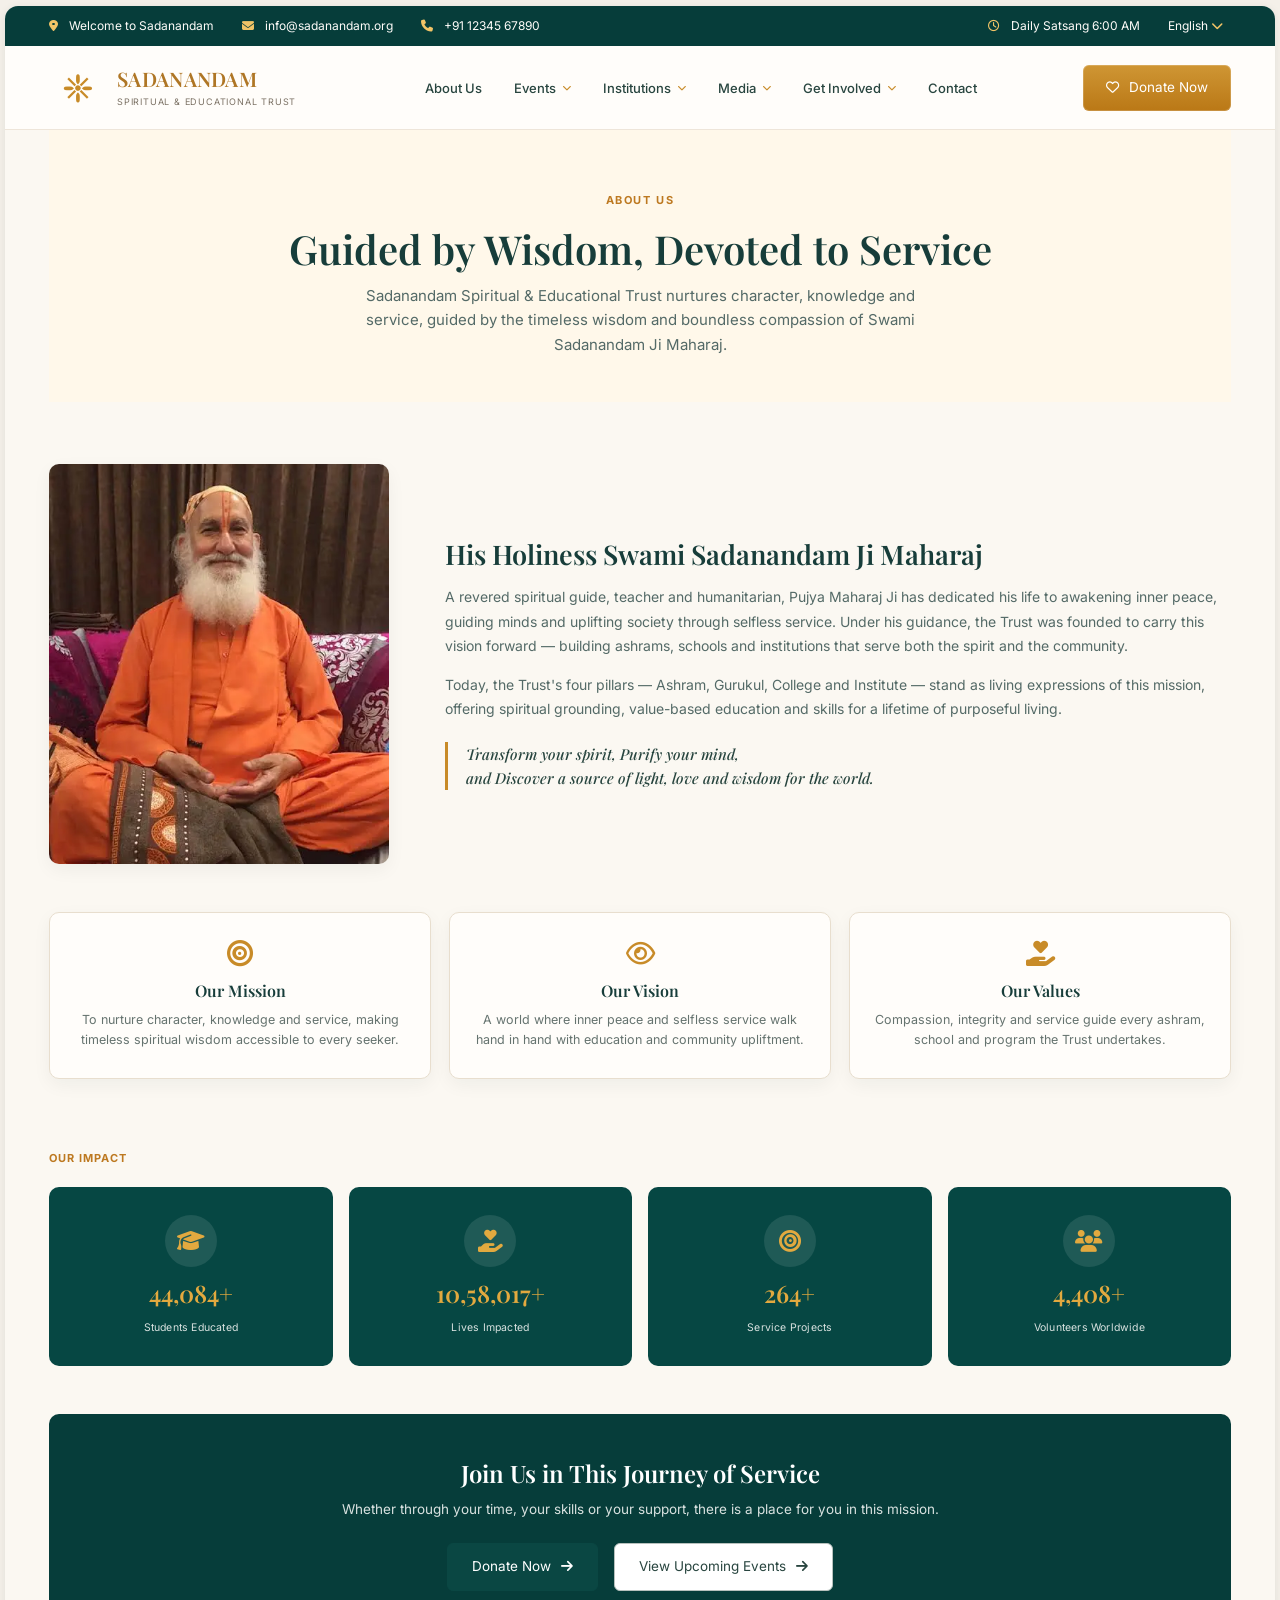
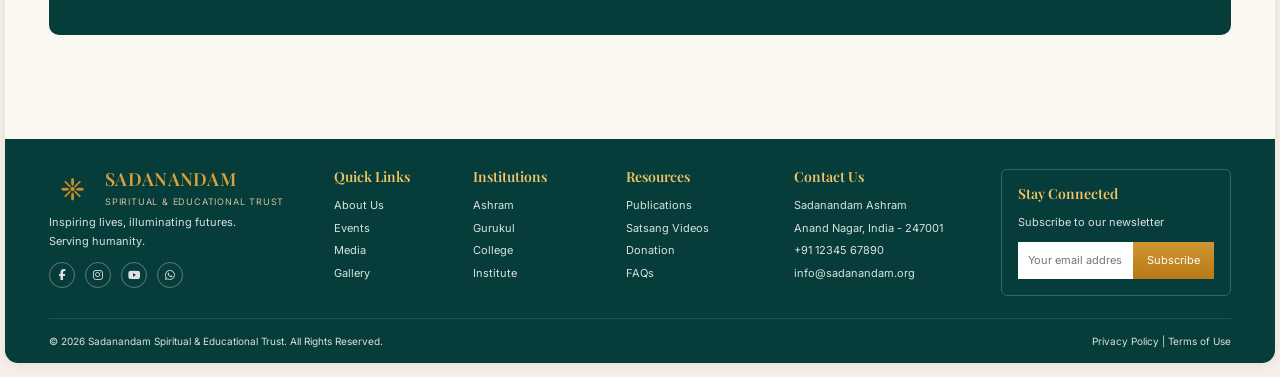
==== about.html @ 06c8f5b1 "Add Past Events and Full Calendar pages, fix gallery images and layout alignment - Equalize Featured" ====
<!doctype html>
<html lang="en">
<head>
  <meta charset="utf-8">
  <meta name="viewport" content="width=device-width,initial-scale=1">
  <meta name="theme-color" content="#073f3c">
  <title>About Us | Sadanandam Spiritual &amp; Educational Trust</title>
  <link rel="preconnect" href="https://fonts.googleapis.com">
  <link rel="preconnect" href="https://fonts.gstatic.com" crossorigin>
  <link href="https://fonts.googleapis.com/css2?family=Inter:wght@400;500;600;700&family=Playfair+Display:wght@600;700&display=swap" rel="stylesheet">
  <link rel="stylesheet" href="https://cdnjs.cloudflare.com/ajax/libs/font-awesome/6.7.2/css/all.min.css">
  <link rel="stylesheet" href="styles.css">
</head>
<body>
<div class="loader" id="loader"><span>❈</span></div>

<div class="page-shell">
  <div class="utility desktop-only">
    <div class="shell utility-row">
      <div class="utility-left">
        <span><i class="fa-solid fa-location-dot"></i> Welcome to Sadanandam</span>
        <span><i class="fa-solid fa-envelope"></i> info@sadanandam.org</span>
        <span><i class="fa-solid fa-phone"></i> +91 12345 67890</span>
      </div>
      <div class="utility-right">
        <span><i class="fa-regular fa-clock"></i> Daily Satsang 6:00 AM</span>
        <span>English <i class="fa-solid fa-chevron-down"></i></span>
      </div>
    </div>
  </div>

  <header class="header" id="header">
    <div class="shell header-row">
      <a class="logo" href="index.html">
        <span class="lotus">❈</span>
        <span><b>SADANANDAM</b><small>SPIRITUAL & EDUCATIONAL TRUST</small></span>
      </a>
      <nav id="nav">
        <a href="about.html">About Us</a>

        <div class="nav-item">
          <button class="nav-link">Events <i class="fa-solid fa-chevron-down"></i></button>
          <div class="dropdown-panel">
            <a href="index.html#events"><i class="fa-solid fa-calendar-days"></i> Upcoming Events</a>
            <a href="past-events.html"><i class="fa-solid fa-clock-rotate-left"></i> Past Events</a>
            <a href="index.html#events"><i class="fa-solid fa-tower-broadcast"></i> Live Satsang</a>
            <a href="full-calendar.html"><i class="fa-regular fa-calendar"></i> Full Calendar</a>
          </div>
        </div>

        <div class="nav-item">
          <button class="nav-link">Institutions <i class="fa-solid fa-chevron-down"></i></button>
          <div class="mega-panel">
            <div class="mega-col">
              <h4>Education</h4>
              <a href="index.html#institutions"><i class="fa-solid fa-book-open"></i> Gurukul</a>
              <a href="index.html#institutions"><i class="fa-solid fa-graduation-cap"></i> College</a>
            </div>
            <div class="mega-col">
              <h4>Faith &amp; Skill</h4>
              <a href="index.html#institutions"><i class="fa-solid fa-place-of-worship"></i> Ashram</a>
              <a href="index.html#institutions"><i class="fa-solid fa-building-columns"></i> Institute</a>
            </div>
            <div class="mega-col mega-feature">
              <img src="assets/saint.webp" alt="Our Institutions">
              <b>One Vision, Four Pillars</b>
              <a href="index.html#institutions">Explore All <i class="fa-solid fa-arrow-right"></i></a>
            </div>
          </div>
        </div>

        <div class="nav-item nav-item--full">
          <button class="nav-link">Media <i class="fa-solid fa-chevron-down"></i></button>
          <div class="full-panel">
            <div class="shell full-panel-inner">
              <a class="full-link" href="index.html#gallery"><i class="fa-solid fa-images"></i><span>Photo Gallery</span></a>
              <a class="full-link" href="index.html#media"><i class="fa-solid fa-video"></i><span>Video Library</span></a>
              <a class="full-link" href="#"><i class="fa-solid fa-newspaper"></i><span>Press &amp; News</span></a>
              <a class="full-link" href="#"><i class="fa-solid fa-podcast"></i><span>Satsang Audio</span></a>
              <a class="full-link" href="#"><i class="fa-solid fa-book"></i><span>Publications</span></a>
            </div>
          </div>
        </div>

        <div class="nav-item">
          <button class="nav-link">Get Involved <i class="fa-solid fa-chevron-down"></i></button>
          <div class="cards-panel">
            <a class="menu-card" href="index.html#donation"><span class="menu-card-icon"><i class="fa-solid fa-hand-holding-heart"></i></span><b>Donate</b><p>Support our causes</p></a>
            <a class="menu-card" href="#"><span class="menu-card-icon"><i class="fa-solid fa-hands-holding-child"></i></span><b>Volunteer</b><p>Give your time &amp; skill</p></a>
            <a class="menu-card" href="index.html#events"><span class="menu-card-icon"><i class="fa-solid fa-calendar-check"></i></span><b>Attend</b><p>Join upcoming events</p></a>
          </div>
        </div>

        <a href="index.html#footer">Contact</a>
      </nav>
      <a class="top-donate desktop-only" href="index.html#donation"><i class="fa-regular fa-heart"></i> Donate Now</a>
      <button class="hamburger" id="hamburger" aria-label="Open menu" aria-expanded="false"><span></span><span></span><span></span></button>
    </div>
  </header>

  <main id="top">
    <section class="about-banner shell reveal">
      <span>ABOUT US</span>
      <h1>Guided by Wisdom, Devoted to Service</h1>
      <p>Sadanandam Spiritual &amp; Educational Trust nurtures character, knowledge and service, guided by the timeless wisdom and boundless compassion of Swami Sadanandam Ji Maharaj.</p>
    </section>

    <div class="content shell">
      <section class="about-page-grid reveal">
        <div class="about-page-photo"><img src="assets/saint.webp" alt="Portrait of Maharaj Ji"></div>
        <div class="about-page-text">
          <h2>His Holiness Swami Sadanandam Ji Maharaj</h2>
          <p>A revered spiritual guide, teacher and humanitarian, Pujya Maharaj Ji has dedicated his life to awakening inner peace, guiding minds and uplifting society through selfless service. Under his guidance, the Trust was founded to carry this vision forward &mdash; building ashrams, schools and institutions that serve both the spirit and the community.</p>
          <p>Today, the Trust's four pillars &mdash; Ashram, Gurukul, College and Institute &mdash; stand as living expressions of this mission, offering spiritual grounding, value-based education and skills for a lifetime of purposeful living.</p>
          <blockquote>Transform your spirit, Purify your mind,<br>and Discover a source of light, love and wisdom for the world.</blockquote>
        </div>
      </section>

      <section class="value-cards reveal">
        <div class="value-card">
          <i class="fa-solid fa-bullseye"></i>
          <h3>Our Mission</h3>
          <p>To nurture character, knowledge and service, making timeless spiritual wisdom accessible to every seeker.</p>
        </div>
        <div class="value-card">
          <i class="fa-regular fa-eye"></i>
          <h3>Our Vision</h3>
          <p>A world where inner peace and selfless service walk hand in hand with education and community upliftment.</p>
        </div>
        <div class="value-card">
          <i class="fa-solid fa-hand-holding-heart"></i>
          <h3>Our Values</h3>
          <p>Compassion, integrity and service guide every ashram, school and program the Trust undertakes.</p>
        </div>
      </section>

      <section class="impact-panel reveal">
        <div class="impact-title">OUR IMPACT</div>
        <div class="impact">
          <div class="impact-card"><span class="impact-icon"><i class="fa-solid fa-graduation-cap"></i></span><b data-count="50000">0</b><small>Students Educated</small></div>
          <div class="impact-card"><span class="impact-icon"><i class="fa-solid fa-hand-holding-heart"></i></span><b data-count="1200000">0</b><small>Lives Impacted</small></div>
          <div class="impact-card"><span class="impact-icon"><i class="fa-solid fa-bullseye"></i></span><b data-count="300">0</b><small>Service Projects</small></div>
          <div class="impact-card"><span class="impact-icon"><i class="fa-solid fa-users"></i></span><b data-count="5000">0</b><small>Volunteers Worldwide</small></div>
        </div>
      </section>

      <section class="about-cta reveal">
        <h2>Join Us in This Journey of Service</h2>
        <p>Whether through your time, your skills or your support, there is a place for you in this mission.</p>
        <div class="hero-actions">
          <a class="primary" href="index.html#donation">Donate Now <i class="fa-solid fa-arrow-right"></i></a>
          <a class="secondary" href="index.html#events">View Upcoming Events <i class="fa-solid fa-arrow-right"></i></a>
        </div>
      </section>
    </div>
  </main>

  <footer class="footer desktop-only" id="footer">
    <div class="shell footer-grid">
      <div class="footer-logo">
        <div class="logo"><span class="lotus">❈</span><span><b>SADANANDAM</b><small>SPIRITUAL & EDUCATIONAL TRUST</small></span></div>
        <p>Inspiring lives, illuminating futures.<br>Serving humanity.</p>
        <div class="social"><i class="fa-brands fa-facebook-f"></i><i class="fa-brands fa-instagram"></i><i class="fa-brands fa-youtube"></i><i class="fa-brands fa-whatsapp"></i></div>
      </div>
      <div><h4>Quick Links</h4><a href="about.html">About Us</a><a href="index.html#events">Events</a><a href="index.html#media">Media</a><a href="index.html#gallery">Gallery</a></div>
      <div><h4>Institutions</h4><a href="#">Ashram</a><a href="#">Gurukul</a><a href="#">College</a><a href="#">Institute</a></div>
      <div><h4>Resources</h4><a href="#">Publications</a><a href="#">Satsang Videos</a><a href="#">Donation</a><a href="#">FAQs</a></div>
      <div><h4>Contact Us</h4><a href="#">Sadanandam Ashram</a><a href="#">Anand Nagar, India - 247001</a><a href="#">+91 12345 67890</a><a href="#">info@sadanandam.org</a></div>
      <div class="subscribe"><h4>Stay Connected</h4><p>Subscribe to our newsletter</p><form><input placeholder="Your email address" type="email"><button type="submit">Subscribe</button></form></div>
    </div>
    <div class="shell copyright"><span>© 2026 Sadanandam Spiritual & Educational Trust. All Rights Reserved.</span><span>Privacy Policy | Terms of Use</span></div>
  </footer>
</div>

<a class="mobile-donate mobile-only" href="index.html#donation"><i class="fa-regular fa-heart"></i><span>Donate Now</span><i class="fa-solid fa-arrow-right"></i></a>

<div class="modal" id="modal">
  <div class="modal-box">
    <button id="closeModal"><i class="fa-solid fa-xmark"></i></button>
    <div class="video-embed">
      <iframe id="modalVideoFrame" src="" title="The Path to Inner Peace" allow="accelerometer; autoplay; clipboard-write; encrypted-media; gyroscope; picture-in-picture" allowfullscreen loading="lazy"></iframe>
    </div>
    <h3>The Path to Inner Peace</h3>
    <p>Watch Swami Sadanandam Ji Maharaj's recorded message on the path to inner peace.</p>
  </div>
</div>

<script src="script.js"></script>
</body>
</html>
---- styles.css ----
/* ==========================================================================
   DESIGN TOKENS — brand colors, type scale, radius/shadow/icon scale.
   This block is the single source of truth for the visual system.
   See styleguide.html for a rendered reference of every token below.
   ========================================================================== */
:root{
  /* brand teal ramp — surfaces from lightest to deepest */
  --teal-900:#043332;   /* modal / deepest panels */
  --teal-800:#063c39;   /* footer background */
  --teal-700:#063d3a;   /* utility bar / core brand teal */
  --teal-600:#0a4743;   /* primary button */
  --teal-500:#064743;   /* impact stat cards */

  --ink:#173d3a;        /* headings + primary text on light backgrounds */
  --ink-soft:#28453f;   /* secondary text/buttons, nav links */

  /* gold accent ramp */
  --gold-100:#f1c467;   /* small icon accents on dark surfaces */
  --gold-200:#e2a93f;   /* stat numbers, quote mark */
  --gold-300:#d9a13a;   /* general gold accent */
  --gold-400:#c88b28;   /* primary gold — icons, active states */
  --gold-500:#af7625;   /* deepest gold — logo wordmark */
  --gold-accent:#bd7921;/* eyebrow labels, gold links, date numbers */
  --gold-grad-a:#cf9634; /* button gradient start */
  --gold-grad-b:#ba7816; /* button gradient end */
  --gold-ring:#ead0a7;   /* icon badge border ring */

  /* text on light backgrounds */
  --text-body:#546a67;   /* card/paragraph copy */
  --text-muted:#65736f;  /* meta labels, secondary captions */
  --text-faint:#7b7164;  /* fine print, quote attribution */
  --text-warm:#7b684e;   /* text on cream/gold surfaces */

  /* text on dark (teal) backgrounds */
  --text-on-dark:#d9e2e0;

  /* neutrals + surfaces */
  --bg-page:#f4f0e9;     /* site background */
  --bg-panel:#fbf8f2;    /* page shell background */
  --bg-cream:#fff8ea;    /* hero / loader warm background */
  --white:#fffdfa;       /* card & surface white */
  --line:#e8dece;        /* default card border */
  --line-soft:#eee5d9;   /* subtle dividers (header, gateway) */

  /* typography */
  --font-display:"Playfair Display",serif;
  --font-body:Inter,Arial,sans-serif;
  --fs-h1:54px;
  --fs-h2:27px;
  --fs-h3:18px;
  --fs-h4:16px;
  --fs-h5:14px;
  --fs-body-lg:15px;
  --fs-body:13px;
  --fs-body-sm:11px;
  --fs-label:11px;
  --fs-caption:9.5px;
  --fs-micro:8.5px;

  /* radius + shadow + icon-badge scale */
  --radius-sm:6px;
  --radius-md:8px;
  --radius-lg:10px;
  --shadow-card:0 6px 18px rgba(20,40,38,.05);
  --shadow-pop:0 8px 20px rgba(30,48,45,.05);
  --shadow-badge:0 4px 10px rgba(0,0,0,.12);
  --badge-sm:38px;
  --badge-md:44px;
  --badge-lg:52px;
}
*{box-sizing:border-box}
html{scroll-behavior:smooth}
body{
  margin:0;
  background:var(--bg-page);
  color:var(--ink);
  font-family:var(--font-body);
  font-size:16px;
  line-height:1.6;
}
a{text-decoration:none;color:inherit}
img{display:block;max-width:100%}
button,input{font:inherit}
.page-shell{
  width:min(1440px,calc(100% - 10px));
  margin:6px auto 14px;
  background:var(--bg-panel);
  border-radius:13px;
  overflow:hidden;
  box-shadow:0 2px 10px rgba(16,42,40,.08)
}
.shell{width:min(1280px,calc(100% - 88px));margin:auto}
.desktop-only{display:block}
.mobile-only,.hamburger{display:none}

/* ==========================================================================
   ICONOGRAPHY — shared circular icon-badge used by institutions, causes
   and any future card that needs a gold icon on a white ring.
   ========================================================================== */
.icon-badge{
  display:grid;place-items:center;
  border-radius:50%;
  background:var(--white);
  border:1px solid var(--gold-ring);
  color:var(--gold-400);
  box-shadow:var(--shadow-badge)
}
.icon-badge--sm{width:var(--badge-sm);height:var(--badge-sm);font-size:15px}
.icon-badge--md{width:var(--badge-md);height:var(--badge-md);font-size:18px}
.icon-badge--lg{width:var(--badge-lg);height:var(--badge-lg);font-size:22px}

/* shared eyebrow/section label style */
.about-text>span,.label,.row-title>span,.impact-title{
  color:var(--gold-accent);
  font-size:var(--fs-label);
  font-weight:700;
  letter-spacing:1px;
  line-height:1
}

/* 01. utility */
.utility{
  height:40px;
  color:var(--white);
  background:var(--teal-700);
  font-size:12px
}
.utility-row{
  height:40px;
  display:flex;
  align-items:center;
  justify-content:space-between
}
.utility-left,.utility-right{
  display:flex;align-items:center;gap:28px
}
.utility i{margin-right:8px;color:var(--gold-100)}

/* 02. navigation */
.header{
  height:84px;
  background:var(--white);
  border-bottom:1px solid var(--line-soft);
  position:relative;
  z-index:20
}
.header-row{height:84px;display:flex;align-items:center}
.logo{
  display:flex;
  align-items:center;
  gap:10px;
  width:270px;
  flex:0 0 270px
}
.lotus{
  width:58px;
  color:var(--gold-400);
  font-size:38px;
  line-height:1;
  text-align:center
}
.logo>span:last-child{display:block}
.logo b{
  display:block;
  margin:0;
  color:var(--gold-500);
  font:600 20px/1.15 var(--font-display);
  letter-spacing:.3px;
  transform:none
}
.logo small{
  display:block;
  margin-top:5px;
  color:var(--text-faint);
  font-size:9px;
  letter-spacing:.8px
}
.header nav{
  flex:1;
  display:flex;
  justify-content:center;
  align-items:center;
  gap:30px
}
.header nav>a{
  font-size:13px;
  font-weight:500;
  color:var(--ink-soft);
  position:relative;
  padding:8px 1px
}
.header nav>a::after{
  content:"";
  position:absolute;left:1px;right:1px;bottom:3px;height:2px;
  background:var(--gold-400);
  transform:scaleX(0);transform-origin:left;
  transition:transform .25s ease
}
.header nav>a:hover{color:var(--teal-600)}
.header nav>a:hover::after{transform:scaleX(1)}

/* nav-item: dropdown / mega / full / cards variants share this shell */
.nav-item{position:relative}
.nav-item--full{position:static}
.nav-link{
  font:500 13px var(--font-body);
  color:var(--ink-soft);
  background:none;
  border:0;
  cursor:pointer;
  display:inline-flex;
  align-items:center;
  gap:6px;
  padding:8px 1px;
  position:relative
}
.nav-link::after{
  content:"";
  position:absolute;left:1px;right:20px;bottom:3px;height:2px;
  background:var(--gold-400);
  transform:scaleX(0);transform-origin:left;
  transition:transform .25s ease
}
.nav-link i{font-size:9px;color:var(--gold-400);transition:transform .25s ease}
.nav-item:hover .nav-link,.nav-item.open .nav-link{color:var(--teal-600)}
.nav-item:hover .nav-link::after,.nav-item.open .nav-link::after{transform:scaleX(1)}
.nav-item:hover .nav-link i,.nav-item.open .nav-link i{transform:rotate(180deg)}

.dropdown-panel,.mega-panel,.full-panel,.cards-panel{
  position:absolute;
  top:100%;
  padding-top:16px;
  background:var(--white);
  border:1px solid var(--line-soft);
  border-radius:var(--radius-md);
  box-shadow:var(--shadow-pop);
  opacity:0;
  visibility:hidden;
  pointer-events:none;
  transition:opacity .22s ease,transform .22s ease,visibility .22s;
  z-index:40
}
.nav-item:hover .dropdown-panel,.nav-item.open .dropdown-panel,
.nav-item:hover .mega-panel,.nav-item.open .mega-panel,
.nav-item:hover .cards-panel,.nav-item.open .cards-panel{
  opacity:1;visibility:visible;pointer-events:auto;transform:translate(-50%,0)
}
.nav-item:hover .full-panel,.nav-item.open .full-panel{
  opacity:1;visibility:visible;pointer-events:auto;transform:translateY(0)
}

.dropdown-panel{
  left:50%;transform:translate(-50%,8px);
  min-width:220px;
  padding:10px;
  display:flex;flex-direction:column;gap:2px
}
.dropdown-panel a{
  display:flex;align-items:center;gap:9px;
  padding:10px 14px;
  border-radius:var(--radius-sm);
  font-size:12.5px;
  color:var(--ink-soft)
}
.dropdown-panel a i{width:14px;color:var(--gold-400);font-size:12px}
.dropdown-panel a:hover{background:var(--bg-cream);color:var(--teal-600)}

.mega-panel{
  left:50%;transform:translate(-50%,8px);
  width:640px;
  padding:26px;
  display:grid;
  grid-template-columns:1fr 1fr 200px;
  gap:28px
}
.mega-col h4{
  margin:0 0 12px;
  font:600 11px var(--font-body);
  letter-spacing:1px;
  text-transform:uppercase;
  color:var(--gold-accent)
}
.mega-col a{
  display:flex;align-items:center;gap:10px;
  padding:9px 0;
  font-size:12.5px;
  color:var(--ink-soft);
  transition:transform .2s ease,color .2s ease
}
.mega-col a i{width:20px;color:var(--gold-400);font-size:14px}
.mega-col a:hover{color:var(--teal-600);transform:translateX(3px)}
.mega-feature{
  background:var(--bg-cream);
  border-radius:var(--radius-md);
  padding:16px;
  display:flex;flex-direction:column;align-items:flex-start;gap:8px
}
.mega-feature img{width:100%;height:90px;object-fit:cover;border-radius:var(--radius-sm)}
.mega-feature b{font:600 13px var(--font-display);color:var(--ink)}
.mega-feature a{padding:0;font-size:11.5px;font-weight:600;color:var(--gold-accent)}
.mega-feature a:hover{transform:none;color:var(--teal-600)}

.full-panel{
  position:absolute;
  left:0;right:0;
  top:100%;
  border-radius:0;
  border-left:0;border-right:0;
  transform:translateY(-8px)
}
.full-panel-inner{
  display:flex;
  justify-content:space-between;
  gap:8px;
  padding:26px 0
}
.full-link{
  flex:1;
  display:flex;flex-direction:column;align-items:center;gap:10px;
  padding:16px 10px;
  border-radius:var(--radius-md);
  color:var(--ink-soft);
  text-align:center
}
.full-link i{font-size:22px;color:var(--gold-400)}
.full-link span{font-size:12.5px;font-weight:500}
.full-link:hover{background:var(--bg-cream);color:var(--teal-600)}

.cards-panel{
  left:50%;transform:translate(-50%,8px);
  width:540px;
  padding:20px;
  display:grid;
  grid-template-columns:repeat(3,1fr);
  gap:14px
}
.menu-card{
  display:flex;flex-direction:column;align-items:flex-start;gap:8px;
  padding:16px 14px;
  border:1px solid var(--line-soft);
  border-radius:var(--radius-md);
  background:var(--bg-panel);
  transition:transform .2s ease,box-shadow .2s ease,border-color .2s ease
}
.menu-card-icon{
  width:36px;height:36px;
  border-radius:50%;
  display:grid;place-items:center;
  background:var(--white);
  border:1px solid var(--gold-ring);
  color:var(--gold-400);
  font-size:15px
}
.menu-card b{font:600 12.5px var(--font-display);color:var(--ink)}
.menu-card p{margin:0;font-size:10.5px;line-height:1.4;color:var(--text-muted)}
.menu-card:hover{
  transform:translateY(-3px);
  border-color:var(--gold-ring);
  box-shadow:var(--shadow-card)
}

.top-donate{
  width:148px;
  height:46px;
  border-radius:var(--radius-sm);
  display:inline-flex;
  align-items:center;
  justify-content:center;
  gap:9px;
  color:#fff;
  background:linear-gradient(var(--gold-grad-a),var(--gold-grad-b));
  font-size:13.5px;
  box-shadow:inset 0 0 0 1px rgba(255,255,255,.18);
  transition:transform .22s ease,box-shadow .22s ease
}
.top-donate:hover{transform:translateY(-2px);box-shadow:inset 0 0 0 1px rgba(255,255,255,.18),0 8px 18px rgba(191,130,30,.35)}
.top-donate i{transition:transform .22s ease}
.top-donate:hover i{transform:scale(1.15)}

/* 03. hero */
.hero{
  height:540px;
  position:relative;
  background:var(--bg-cream);
  overflow:hidden
}
.hero-slides{position:absolute;inset:0}
.hero-slide{
  position:absolute;inset:0;
  opacity:0;
  visibility:hidden;
  transition:opacity .9s ease;
  pointer-events:none
}
.hero-slide.active{opacity:1;visibility:visible;pointer-events:auto}
.hero-bg{
  position:absolute;inset:0;
  background-image:linear-gradient(90deg,rgba(255,249,239,.98) 0%,rgba(255,249,239,.96) 37%,rgba(255,249,239,.64) 56%,rgba(255,249,239,.12) 100%),var(--slide-img);
  background-position:center;
  background-size:cover
}
.hero-inner{position:relative;height:100%}
.hero-copy{
  position:absolute;
  left:clamp(20px,4vw,58px);
  top:clamp(28px,6vw,64px);
  width:clamp(220px,44vw,640px);
  padding:0
}
.hero-arrows{
  position:absolute;
  left:0;right:0;
  top:50%;
  transform:translateY(-50%);
  display:flex;
  justify-content:space-between;
  padding:0 24px;
  pointer-events:none;
  z-index:6
}
.hero-arrow{
  width:44px;height:44px;
  border-radius:50%;
  border:1px solid var(--line-soft);
  background:rgba(255,253,250,.85);
  color:var(--ink-soft);
  display:grid;place-items:center;
  font-size:14px;
  cursor:pointer;
  pointer-events:auto;
  box-shadow:var(--shadow-pop);
  transition:background .2s ease,color .2s ease,transform .2s ease
}
.hero-arrow:hover{background:var(--gold-400);color:#fff;transform:scale(1.08)}
.hero-dots{
  position:absolute;
  left:50%;
  bottom:22px;
  transform:translateX(-50%);
  display:flex;
  gap:10px;
  z-index:6
}
.hero-dot{
  width:9px;height:9px;
  border-radius:50%;
  border:1px solid var(--gold-400);
  background:transparent;
  padding:0;
  cursor:pointer;
  transition:background .2s ease,width .2s ease
}
.hero-dot.active{background:var(--gold-400);width:24px;border-radius:5px}
.hero h1{
  margin:0;
  color:var(--ink);
  font:700 var(--fs-h1)/1.16 var(--font-display);
  letter-spacing:-.3px
}
.hero h1 em{font-style:normal;color:var(--gold-500)}
.hero p{
  width:100%;
  max-width:460px;
  margin:18px 0 0;
  color:var(--text-body);
  font-size:var(--fs-body-lg);
  line-height:1.65
}
.hero-actions{display:flex;flex-wrap:wrap;gap:16px;margin-top:28px}
.primary,.secondary{
  height:48px;
  padding:0 24px;
  border-radius:var(--radius-sm);
  display:inline-flex;
  align-items:center;
  justify-content:center;
  gap:10px;
  font-size:13.5px;
  cursor:pointer;
  transition:transform .22s ease,box-shadow .22s ease,background .22s ease,color .22s ease,border-color .22s ease
}
.primary i,.secondary i{transition:transform .22s ease}
.primary{border:1px solid var(--teal-600);background:var(--teal-600);color:#fff}
.primary:hover{transform:translateY(-2px);box-shadow:0 10px 20px rgba(6,61,58,.28)}
.primary:hover i{transform:translateX(4px)}
.secondary{border:1px solid #b7c1bd;background:#fff;color:var(--ink-soft)}
.secondary:hover{background:var(--ink-soft);border-color:var(--ink-soft);color:#fff;transform:translateY(-2px)}
.secondary:hover i{transform:scale(1.15)}
.hero-saint{display:none}
.hero-saint img{
  width:100%;height:100%;
  object-fit:contain;
  object-position:center bottom;
  filter:saturate(1.03) contrast(1.02)
}
.mandala{
  position:absolute;
  left:-70px;
  top:20px;
  width:340px;height:340px;
  opacity:.08;
  border-radius:50%;
  background:
    radial-gradient(circle,transparent 0 35%,#c99843 36% 36.5%,transparent 37%),
    repeating-conic-gradient(from 0deg,#c99843 0 2deg,transparent 2deg 9deg)
}

/* 04. gateway */
.gateway{
  height:146px;
  margin-top:-40px;
  position:relative;
  z-index:5;
  display:grid;
  grid-template-columns:repeat(6,1fr);
  border:1px solid var(--line-soft);
  border-radius:var(--radius-md);
  background:var(--white);
  box-shadow:var(--shadow-pop);
  overflow:hidden
}
.gateway a{
  position:relative;
  display:flex;
  flex-direction:column;
  align-items:center;
  justify-content:center;
  padding:18px 14px;
  text-align:center;
  transition:background .22s ease
}
.gateway a i{transition:transform .25s ease,color .22s ease}
.gateway a:hover{background:var(--bg-cream)}
.gateway a:hover i{transform:translateY(-4px) scale(1.08);color:var(--gold-500)}
.gateway a:not(:last-child):after{
  content:"";
  position:absolute;
  right:0;
  top:20px;
  bottom:20px;
  width:1px;
  background:var(--line-soft)
}
.gateway i{font-size:28px;color:var(--gold-400);margin-bottom:10px}
.gateway b{font:600 15.5px/1.1 var(--font-display);margin-bottom:6px}
.gateway small{font-size:10.5px;line-height:1.45;color:var(--text-muted);max-width:118px}

/* 05. about */
.about{
  padding:32px 0 84px;
  display:grid;
  grid-template-columns:340px 1fr;
  gap:40px;
  position:relative;
  align-items:start
}
.about-photo img{
  width:340px;
  height:230px;
  border-radius:var(--radius-lg);
  object-fit:cover;
  object-position:center 17%
}
.about-text{padding-top:6px;padding-right:170px}
.about h2{
  margin:10px 0 10px;
  font:600 var(--fs-h2)/1.2 var(--font-display)
}
.about p{
  margin:0;
  max-width:640px;
  color:var(--text-body);
  font-size:var(--fs-body);
  line-height:1.65
}
.about blockquote{
  margin:16px 0 4px;
  padding-left:28px;
  position:relative;
  color:var(--gold-accent);
  font:italic 15px/1.5 var(--font-display)
}
.about blockquote:before{
  content:"“";
  position:absolute;
  left:0;top:-10px;
  font-size:40px;
  color:var(--gold-300)
}
.about-text small{font-size:10px;color:var(--text-faint);margin-left:28px}
.about-mark{
  position:absolute;
  right:66px;
  top:36px;
  color:#d59a2c18;
  font-size:126px
}
.about-button{
  position:absolute;
  right:21px;
  bottom:26px;
  height:42px;
  padding:0 22px;
  border:1px solid var(--gold-ring);
  border-radius:var(--radius-sm);
  display:flex;
  align-items:center;
  font-size:11px;
  color:var(--text-warm);
  transition:background .22s ease,color .22s ease,transform .22s ease
}
.about-button:hover{background:var(--gold-400);border-color:var(--gold-400);color:#fff;transform:translateY(-2px)}

/* 06. main dense content */
.content{padding:14px 0 28px}
.featured{width:30.3%;float:left;padding-right:26px}
.institutions{width:69.7%;float:left}
.featured .label{height:24px;display:flex;align-items:center}
.video-card{
  width:100%;
  height:245px;
  margin-top:14px;
  padding:0;
  border:0;
  border-radius:var(--radius-md);
  overflow:hidden;
  position:relative;
  background:#111;
  cursor:pointer;
  box-shadow:var(--shadow-card);
  transition:box-shadow .25s ease
}
.video-card:hover{box-shadow:var(--shadow-pop)}
.video-card img{width:100%;height:100%;object-fit:cover;object-position:center 15%;transition:transform .4s ease}
.video-card:hover img{transform:scale(1.05)}
.shade{position:absolute;inset:0;background:linear-gradient(180deg,transparent 45%,rgba(0,0,0,.78))}
.play{
  position:absolute;left:50%;top:47%;transform:translate(-50%,-50%);
  width:50px;height:50px;border-radius:50%;
  border:2px solid rgba(255,255,255,.96);
  display:grid;place-items:center;color:#fff;font-size:15px;
  transition:transform .25s ease,background .25s ease
}
.video-card:hover .play{transform:translate(-50%,-50%) scale(1.12);background:rgba(255,255,255,.16)}
.video-title{
  position:absolute;left:14px;bottom:15px;color:#fff;
  font:600 var(--fs-h3)/1.15 var(--font-display);text-align:left
}
.video-title small{display:block;margin-top:6px;font:400 10px/1.4 var(--font-body)}
.duration{position:absolute;right:10px;bottom:10px;color:#fff;font-size:10px}
.view-link{display:inline-flex;align-items:center;gap:5px;margin-top:12px;font-size:10.5px;font-weight:700;color:var(--ink);transition:color .2s ease}
.view-link i{transition:transform .22s ease}
.view-link:hover{color:var(--gold-accent)}
.view-link:hover i{transform:translateX(4px)}
.row-title{height:24px;display:flex;align-items:center;justify-content:space-between}
.row-title a{display:inline-flex;align-items:center;gap:5px;font-size:10.5px;font-weight:700;color:var(--ink);transition:color .2s ease}
.row-title a i{transition:transform .22s ease}
.row-title a:hover{color:var(--gold-accent)}
.row-title a:hover i{transform:translateX(4px)}
.institution-track{
  display:grid;
  grid-template-columns:repeat(4,1fr);
  gap:16px;
  margin-top:14px
}
.inst{
  height:245px;
  background:var(--white);
  border:1px solid var(--line);
  border-radius:var(--radius-md);
  overflow:hidden;
  text-align:center;
  transition:transform .25s ease,box-shadow .25s ease
}
.inst:hover{transform:translateY(-5px);box-shadow:var(--shadow-pop)}
.inst>img{width:100%;height:122px;object-fit:cover;transition:transform .4s ease}
.inst:hover>img{transform:scale(1.06)}
.inst>div{position:relative;padding:20px 12px 14px}
.round{
  position:absolute;left:50%;top:-22px;transform:translateX(-50%)
}
.inst h3{margin:8px 0 6px;font:600 var(--fs-h4)/1.15 var(--font-display)}
.inst p{margin:0 0 10px;font-size:var(--fs-body-sm);line-height:1.5;color:var(--text-muted)}
.inst a{font-size:10.5px;font-weight:700;color:var(--gold-accent);display:inline-flex;align-items:center;gap:5px}
.inst a i{transition:transform .22s ease}
.inst a:hover{color:var(--teal-600)}
.inst a:hover i{transform:translateX(4px)}

/* 07. events */
.events{clear:both;padding-top:26px}
.events.past-page-events{clear:none;padding-top:0}
.past-event-track{margin-bottom:12px}
.event-track{
  display:grid;
  grid-template-columns:repeat(4,1fr);
  gap:18px;
  margin-top:16px
}
.event{
  background:var(--white);
  border:1px solid var(--line);
  border-radius:var(--radius-lg);
  overflow:hidden;
  box-shadow:var(--shadow-card);
  transition:transform .25s ease,box-shadow .25s ease
}
.event:hover{transform:translateY(-5px);box-shadow:var(--shadow-pop)}
.event-media{position:relative;height:150px;background:#111;overflow:hidden}
.event-media img{width:100%;height:100%;object-fit:cover;object-position:center 20%;transition:transform .4s ease}
.event:hover .event-media img{transform:scale(1.06)}
.event-date{
  position:absolute;left:12px;top:12px;
  min-width:46px;padding:6px 8px;
  border-radius:var(--radius-sm);
  background:var(--white);
  text-align:center;
  box-shadow:var(--shadow-badge)
}
.event-date b{display:block;color:var(--gold-accent);font:700 18px/1 var(--font-display)}
.event-date small{display:block;margin-top:2px;font-size:var(--fs-micro);letter-spacing:.5px;color:var(--text-muted)}
.event--video{cursor:pointer}
.event--video .event-media:after{
  content:"";
  position:absolute;inset:0;
  background:linear-gradient(180deg,transparent 55%,rgba(0,0,0,.55))
}
.event-play{
  position:absolute;left:50%;top:50%;transform:translate(-50%,-50%);
  width:44px;height:44px;border-radius:50%;
  border:2px solid rgba(255,255,255,.92);
  display:grid;place-items:center;color:#fff;font-size:13px;
  background:rgba(6,61,58,.35);
  z-index:2
}
.event-body{padding:16px 16px 18px}
.event h3{margin:0 0 6px;font:600 var(--fs-h4)/1.2 var(--font-display);color:var(--ink)}
.event-body p{margin:0 0 12px;color:var(--text-body);font-size:var(--fs-body-sm);line-height:1.5}
.event-meta{display:flex;align-items:center;justify-content:space-between;gap:8px}
.event-meta small{font-size:var(--fs-caption);color:var(--text-muted)}
.event-meta time{font-size:9px;padding:4px 8px;border:1px solid var(--line);border-radius:12px;color:var(--ink);background:var(--white)}

/* 07b. causes */
.causes{clear:both;margin-top:26px}
.cause-track{
  display:grid;
  grid-template-columns:repeat(3,1fr);
  gap:20px;
  margin-top:16px
}
.cause{
  background:var(--white);
  border:1px solid var(--line);
  border-radius:var(--radius-lg);
  overflow:hidden;
  text-align:center;
  box-shadow:var(--shadow-card);
  transition:transform .25s ease,box-shadow .25s ease
}
.cause:hover{transform:translateY(-5px);box-shadow:var(--shadow-pop)}
.cause>img{width:100%;height:170px;object-fit:cover;transition:transform .4s ease}
.cause:hover>img{transform:scale(1.06)}
.cause-icon{
  position:relative;
  margin:-24px auto 0
}
.cause-body{padding:14px 20px 24px}
.cause h3{margin:0 0 8px;font:600 var(--fs-h4)/1.2 var(--font-display);color:var(--ink)}
.cause-body p{margin:0 0 18px;color:var(--text-body);font-size:11.5px;line-height:1.55}
.cause button{
  height:38px;
  padding:0 20px;
  border:0;
  border-radius:var(--radius-sm);
  display:inline-flex;
  align-items:center;
  gap:8px;
  color:#fff;
  background:linear-gradient(var(--gold-grad-a),var(--gold-grad-b));
  font-size:11.5px;
  font-weight:600;
  cursor:pointer;
  transition:transform .22s ease,box-shadow .22s ease
}
.cause button i{transition:transform .22s ease}
.cause button:hover{transform:translateY(-2px);box-shadow:0 8px 18px rgba(191,130,30,.35)}
.cause button:hover i{transform:translateX(4px)}

/* 08. gallery */
.gallery{clear:both;margin-top:26px}
.gallery .row-title{height:20px}
.gallery-grid{
  display:grid;
  grid-template-columns:repeat(4,1fr);
  grid-auto-rows:110px;
  gap:12px;
  margin-top:14px
}
.g-item{position:relative;display:block;border-radius:var(--radius-lg);overflow:hidden;box-shadow:0 0 0 rgba(0,0,0,0);transition:box-shadow .25s ease}
.g-item img{width:100%;height:100%;object-fit:cover;transition:transform .4s ease}
.g-item img.g-face{object-position:center 15%}
.g-item:hover img{transform:scale(1.06)}
.g-item:hover{box-shadow:var(--shadow-pop)}
.g-featured{grid-column:span 2;grid-row:span 2}
.g-more{position:relative}
.g-more:after{content:"";position:absolute;inset:0;background:rgba(6,45,42,.62)}
.g-more span{
  position:absolute;inset:0;z-index:2;
  display:grid;place-items:center;
  color:#fff;text-align:center;
  font:600 14px/1.3 var(--font-display)
}

/* 08b. impact */
.impact-panel{clear:both;margin-top:26px}
.impact-title{height:20px}
.impact{
  display:grid;
  grid-template-columns:repeat(4,1fr);
  gap:16px;
  margin-top:14px
}
.impact-card{
  background:var(--teal-500);
  border-radius:var(--radius-lg);
  padding:28px 16px;
  text-align:center;
  color:#fff;
  transition:transform .25s ease,background .25s ease
}
.impact-card:hover{transform:translateY(-5px);background:var(--teal-600)}
.impact-icon{
  width:52px;height:52px;
  margin:0 auto 14px;
  border-radius:50%;
  background:rgba(255,255,255,.1);
  transition:transform .25s ease;
  display:grid;place-items:center;
  color:var(--gold-200);
  font-size:22px
}
.impact-card:hover .impact-icon{transform:scale(1.12)}
.impact-card b{display:block;color:var(--gold-200);font:600 24px/1 var(--font-display);margin-bottom:8px}
.impact-card small{font-size:10.5px;line-height:1.3;color:var(--text-on-dark);letter-spacing:.2px}

/* 09. footer */
.footer{
  margin-top:28px;
  padding-top:30px;
  color:var(--text-on-dark);
  background:var(--teal-800)
}
.footer-grid{
  display:grid;
  grid-template-columns:1.3fr .55fr .62fr .7fr .9fr 1.18fr;
  gap:32px
}
.footer .logo{width:auto;min-width:0}
.footer .lotus{width:46px;font-size:30px}
.footer .logo b{font-size:18px;color:var(--gold-300)}
.footer .logo small{font-size:9px;color:#d2c1a3}
.footer p,.footer a{display:block;margin:4px 0;font-size:11px;line-height:1.7}
.footer a{transition:color .2s ease,transform .2s ease}
.footer a:hover{color:var(--gold-200);transform:translateX(3px)}
.footer h4{margin:0 0 10px;color:var(--gold-100);font:600 var(--fs-h5)/1.2 var(--font-display)}
.social{display:flex;gap:10px;margin-top:12px}
.social i{
  width:26px;height:26px;
  border-radius:50%;
  border:1px solid rgba(255,255,255,.34);
  display:grid;place-items:center;font-size:11px;
  cursor:pointer;
  transition:background .2s ease,color .2s ease,transform .2s ease,border-color .2s ease
}
.social i:hover{background:var(--gold-400);border-color:var(--gold-400);color:#fff;transform:translateY(-3px)}
.subscribe{
  padding:16px;
  border:1px solid rgba(255,255,255,.2);
  border-radius:var(--radius-sm)
}
.subscribe form{display:flex;margin-top:10px}
.subscribe input{min-width:0;width:100%;padding:10px;border:0;font-size:11px}
.subscribe button{padding:0 14px;border:0;background:linear-gradient(var(--gold-grad-a),var(--gold-grad-b));color:#fff;font-size:11px;cursor:pointer;transition:filter .2s ease}
.subscribe button:hover{filter:brightness(1.12)}
.copyright{
  margin-top:22px;
  padding:14px 0;
  border-top:1px solid rgba(255,255,255,.12);
  display:flex;
  justify-content:space-between;
  font-size:10px;
}

/* 10. interaction */
.loader{
  position:fixed;inset:0;z-index:100;
  display:grid;place-items:center;
  background:var(--bg-cream);transition:.4s
}
.loader span{
  width:60px;height:60px;border:2px solid var(--gold-400);border-radius:50%;
  display:grid;place-items:center;color:var(--gold-400);font-size:25px;
  animation:pulse 1s infinite
}
.loader.hide{opacity:0;visibility:hidden}
.reveal{opacity:0;transform:translateY(12px);transition:.55s}
.reveal.show{opacity:1;transform:none}
.delay{transition-delay:.1s}.delay1{transition-delay:.07s}.delay2{transition-delay:.14s}.delay3{transition-delay:.21s}
.modal{
  position:fixed;inset:0;z-index:90;
  display:grid;place-items:center;padding:20px;
  background:rgba(0,0,0,.78);
  opacity:0;visibility:hidden;transition:.3s
}
.modal.open{opacity:1;visibility:visible}
.modal-box{
  width:min(820px,100%);
  position:relative;
  color:#fff;
  background:var(--teal-900);
  border-radius:var(--radius-md);
  overflow:hidden
}
.video-embed{position:relative;width:100%;aspect-ratio:16/9;background:#000}
.video-embed iframe{position:absolute;inset:0;width:100%;height:100%;border:0;display:block}
.modal-box h3,.modal-box p{margin:8px 16px}
.modal-box p{padding-bottom:10px;font-size:13px}
.modal-box>button{
  position:absolute;right:10px;top:10px;z-index:2;
  width:34px;height:34px;border:0;border-radius:50%;
  background:rgba(0,0,0,.58);color:#fff
}
@keyframes pulse{50%{transform:scale(1.08)}}

/* compact desktop */
@media(max-width:1100px) and (min-width:701px){
  .shell{width:calc(100% - 44px)}
  .header nav{gap:22px}
  .mega-panel{width:520px;grid-template-columns:1fr 1fr 160px;gap:20px}
  .cards-panel{width:460px}
  .hero{height:460px}
  .hero h1{font-size:38px}
  .event-track{grid-template-columns:repeat(2,1fr)}
  .cause-track{grid-template-columns:repeat(3,1fr);gap:14px}
  .gallery-grid{grid-auto-rows:90px;gap:10px}
  .impact-card{padding:20px 12px}
  .impact-card b{font-size:19px}
  .impact-icon{width:44px;height:44px;font-size:19px}
  .impact-card small{font-size:9px}
}

/* 10. about-us page */
.about-banner{
  background:var(--bg-cream);
  text-align:center;
  padding:56px 0 44px
}
.about-banner span{
  font:700 11px/1 var(--font-body);
  letter-spacing:1.6px;
  color:var(--gold-accent)
}
.about-banner h1{
  margin:14px 0 12px;
  font:600 40px/1.15 var(--font-display);
  color:var(--ink)
}
.about-banner p{
  max-width:560px;
  margin:0 auto;
  color:var(--text-body);
  font-size:var(--fs-body-lg);
  line-height:1.65
}
.about-page-grid{
  display:flex;
  align-items:center;
  gap:56px;
  padding:48px 0
}
.about-page-photo{flex:0 0 340px}
.about-page-photo img{
  width:340px;
  height:400px;
  object-fit:cover;
  object-position:center 17%;
  border-radius:var(--radius-lg);
  box-shadow:var(--shadow-card)
}
.about-page-text{flex:1}
.about-page-text h2{margin:0 0 14px;font:600 27px/1.25 var(--font-display);color:var(--ink)}
.about-page-text p{margin:0 0 14px;color:var(--text-body);font-size:14px;line-height:1.75}
.about-page-text blockquote{
  margin:20px 0 0;
  padding-left:18px;
  border-left:3px solid var(--gold-400);
  font:italic 500 15px/1.6 var(--font-display);
  color:var(--ink-soft)
}
.value-cards{
  display:grid;
  grid-template-columns:repeat(3,1fr);
  gap:18px;
  padding-bottom:48px
}
.value-card{
  border:1px solid var(--line);
  border-radius:var(--radius-lg);
  padding:28px 22px;
  text-align:center;
  background:var(--white);
  box-shadow:var(--shadow-card)
}
.value-card i{font-size:26px;color:var(--gold-400);margin-bottom:14px}
.value-card h3{margin:0 0 8px;font:600 16px/1.3 var(--font-display);color:var(--ink)}
.value-card p{margin:0;font-size:12.5px;line-height:1.6;color:var(--text-muted)}
.about-cta{
  background:var(--teal-700);
  border-radius:var(--radius-lg);
  text-align:center;
  padding:44px 24px;
  margin-top:48px;
  margin-bottom:48px
}
.about-cta h2{margin:0 0 10px;font:600 24px/1.3 var(--font-display);color:#fff}
.about-cta p{margin:0 0 22px;color:var(--text-on-dark);font-size:13.5px}
.about-cta .hero-actions{justify-content:center;margin-top:0}

/* 11. full calendar page */
.cal-year-bar{
  display:flex;
  align-items:center;
  justify-content:center;
  gap:14px;
  padding:26px 0 6px
}
.cal-year-bar span{
  font:600 20px/1 var(--font-display);
  color:var(--ink)
}
.cal-year-bar i{color:var(--gold-accent);font-size:13px}
.cal-jump{
  display:flex;
  flex-wrap:wrap;
  justify-content:center;
  gap:8px;
  padding:18px 0 40px;
  border-bottom:1px solid var(--line)
}
.cal-jump a{
  font-size:11px;
  font-weight:700;
  letter-spacing:.4px;
  color:var(--ink-soft);
  background:var(--white);
  border:1px solid var(--line);
  border-radius:var(--radius-sm);
  padding:7px 14px;
  transition:background .2s ease,color .2s ease,border-color .2s ease
}
.cal-jump a:hover{background:var(--teal-600);border-color:var(--teal-600);color:#fff}
.cal-month{margin-top:40px}
.cal-month-head{
  display:flex;
  align-items:center;
  gap:10px;
  margin-bottom:16px;
  padding-bottom:10px;
  border-bottom:1px solid var(--line)
}
.cal-month-head i{color:var(--gold-accent);font-size:15px}
.cal-month-head h3{margin:0;font:600 19px/1.2 var(--font-display);color:var(--ink)}
.cal-month-head small{margin-left:auto;font-size:10.5px;color:var(--text-muted);letter-spacing:.4px}
.cal-list{display:flex;flex-direction:column;gap:12px}
.cal-row{
  display:flex;
  align-items:center;
  gap:18px;
  background:var(--white);
  border:1px solid var(--line);
  border-radius:var(--radius-md);
  padding:16px 20px;
  box-shadow:var(--shadow-card);
  transition:transform .2s ease,box-shadow .2s ease
}
.cal-row:hover{transform:translateY(-3px);box-shadow:var(--shadow-pop)}
.cal-date{
  flex:0 0 58px;
  text-align:center;
  padding-right:16px;
  border-right:1px solid var(--line)
}
.cal-date b{display:block;font:700 21px/1 var(--font-display);color:var(--gold-accent)}
.cal-date small{display:block;margin-top:4px;font-size:9.5px;letter-spacing:.6px;color:var(--text-muted)}
.cal-info{flex:1;min-width:0}
.cal-info h4{margin:0 0 4px;font:600 14.5px/1.3 var(--font-display);color:var(--ink)}
.cal-info p{margin:0;font-size:11.5px;color:var(--text-muted)}
.cal-meta{
  flex:0 0 auto;
  display:flex;
  flex-direction:column;
  align-items:flex-end;
  gap:6px;
  font-size:11px;
  color:var(--text-muted);
  white-space:nowrap
}
.cal-meta span{display:flex;align-items:center;gap:5px}
.cal-meta i{color:var(--gold-400);font-size:11px}
.cal-tag{
  flex:0 0 auto;
  font-size:9.5px;
  font-weight:700;
  letter-spacing:.4px;
  padding:4px 10px;
  border-radius:20px;
  background:var(--bg-cream);
  color:var(--gold-accent);
  text-transform:uppercase
}
.cal-tag--past{background:var(--line-soft);color:var(--text-muted)}

/* mobile, matched to approved compact reference */
@media(max-width:700px){
  body{padding-bottom:82px;background:#f6f1e9}
  .page-shell{
    width:100%;
    margin:0;
    border-radius:0;
    box-shadow:none;
    overflow:visible
  }
  .desktop-only{display:none!important}
  .mobile-only{display:flex}
  .shell{width:calc(100% - 26px)}
  .header{height:68px;position:sticky;top:0;z-index:30;transition:height .25s ease}
  .header-row{height:68px;transition:height .25s ease}
  .logo{width:auto;flex:0 1 auto;min-width:0;opacity:1;transition:opacity .2s ease,width .25s ease}
  .lotus{width:32px;font-size:25px}
  .logo b{font-size:15px}
  .logo small{font-size:7px;letter-spacing:.6px}
  .header.scrolled{height:52px}
  .header.scrolled .header-row{height:52px}
  .header.scrolled .lotus{width:26px;font-size:20px}
  .header.scrolled .logo b{font-size:13px}
  .header.scrolled .logo small{font-size:6px}
  .hamburger{
    margin-left:auto;
    padding:8px 4px;
    border:0;
    background:transparent;
    display:flex;
    flex-direction:column;
    justify-content:center;
    gap:6px;
    z-index:41
  }
  .hamburger span{width:24px;height:2.5px;background:var(--ink);transition:transform .25s ease,opacity .25s ease}
  .hamburger.active span:nth-child(1){transform:translateY(8.5px) rotate(45deg)}
  .hamburger.active span:nth-child(2){opacity:0}
  .hamburger.active span:nth-child(3){transform:translateY(-8.5px) rotate(-45deg)}
  .header nav{
    position:fixed;inset:0;top:0;left:0;right:0;bottom:0;
    display:flex;flex-direction:column;gap:0;
    align-items:stretch;justify-content:flex-start;
    padding:90px 26px 40px;
    overflow-y:auto;
    background:#fff;
    opacity:0;visibility:hidden;transform:translateY(-16px);transition:.3s ease;
    z-index:40
  }
  .header nav.open{opacity:1;visibility:visible;transform:none}
  .header nav>a{padding:16px 4px;border-bottom:1px solid #eee;font-size:16px}

  /* drill-down: tapping an item hides its siblings and turns it into a back-header */
  .header nav.drilled>a,
  .header nav.drilled>.nav-item{display:none}
  .header nav.drilled>.nav-item.open{display:block}

  .nav-item{width:100%}
  .nav-link{
    width:100%;
    justify-content:space-between;
    padding:16px 4px;
    border-bottom:1px solid #eee;
    font-size:16px
  }
  .nav-link::after{display:none}
  .header nav .nav-item.open .nav-link{
    justify-content:flex-start;
    font-weight:600;
    color:var(--ink)
  }
  .header nav .nav-item.open .nav-link i{
    order:-1;
    margin-right:12px;
    font-size:15px;
    transform:rotate(90deg)
  }
  .dropdown-panel,.mega-panel,.full-panel,.cards-panel{
    display:none;
    position:static;
    opacity:1;visibility:visible;pointer-events:auto;transform:none;
    width:100%;
    border:0;border-radius:0;
    box-shadow:none;
    background:#faf7f0;
    padding:6px 8px 10px
  }
  .header nav .nav-item.open .dropdown-panel,
  .header nav .nav-item.open .mega-panel,
  .header nav .nav-item.open .cards-panel,
  .header nav .nav-item.open .full-panel{transform:none}
  .nav-item.open .dropdown-panel{display:flex}
  .nav-item.open .mega-panel,.nav-item.open .cards-panel{display:grid;grid-template-columns:1fr;gap:16px}
  .nav-item.open .full-panel{display:block}
  .full-panel-inner{padding:6px 0 14px}
  .nav-item.open .full-panel-inner{flex-direction:column;gap:2px}
  .full-link{flex-direction:row;justify-content:flex-start;gap:12px;padding:10px}
  .mega-feature img{width:100%;height:70px}

  .hero-fold{display:flex;flex-direction:column;min-height:calc(100svh - 68px - 82px)}
  .hero{flex:1 0 auto;height:auto;min-height:230px}
  .hero-bg{
    background-image:linear-gradient(180deg,rgba(255,249,239,.4) 0%,rgba(255,249,239,.72) 60%,rgba(255,249,239,.97) 100%),url('assets/mandir-mobile-bg.avif');
    background-position:center;
    background-size:cover;
    background-color:var(--bg-cream)
  }
  .hero-arrows,.hero-dots{display:none}
  .hero-inner{display:flex;align-items:flex-end;height:100%;padding-bottom:18px}
  .hero-copy{position:relative;left:0;top:0;width:100%;padding:0 22px}
  .hero h1{font-size:26px;line-height:1.15;letter-spacing:-.2px}
  .hero p{width:100%;max-width:none;margin-top:12px;font-size:11px;line-height:1.55}
  .hero-actions{display:block;margin-top:14px}
  .primary,.secondary{
    height:38px;
    width:max-content;
    padding:0 14px;
    margin-bottom:9px;
    font-size:10.5px
  }
  .hero-saint{display:none}
  .mandala{display:none}

  .gateway{
    flex:0 0 auto;
    height:auto;
    margin-top:-12px;
    grid-template-columns:repeat(3,1fr);
    border-radius:12px
  }
  .gateway a{padding:22px 10px 20px}
  .gateway a:not(:last-child):after{display:none}
  .gateway a:nth-child(-n+3){border-bottom:1px solid #eee4d4}
  .gateway i{font-size:23px;margin-bottom:9px}
  .gateway b{font-size:12.5px;margin-bottom:3px}
  .gateway small{display:none}

  .content{padding-top:20px}
  .featured,.institutions{float:none;width:100%;padding:0}
  .video-card{width:100%;height:auto;aspect-ratio:16/9;margin-top:10px}
  .video-title{font-size:15px}
  .institutions{margin-top:16px}
  .institution-track{
    display:flex;
    gap:10px;
    overflow:auto;
    scroll-snap-type:x mandatory;
    margin-top:10px;
    padding-bottom:4px
  }
  .institution-track::-webkit-scrollbar,.event-track::-webkit-scrollbar,.gallery-grid::-webkit-scrollbar{display:none}
  .inst{min-width:36%;height:150px;scroll-snap-align:start}
  .inst>img{height:86px}
  .inst>div{padding:9px 6px 7px}
  .round{display:none}
  .inst h3{font-size:11.5px;margin:3px 0}
  .inst p{display:none}
  .inst a{font-size:9px}
  .dots{justify-content:center;gap:4px;margin:4px 0 0}
  .dots b{width:5px;height:5px;border-radius:50%;background:#d7cabc}
  .dots b.active{background:#98671f}

  .events,.causes,.gallery,.impact-panel{margin-top:18px}
  .event-track{
    display:flex;
    gap:10px;
    overflow-x:auto;
    scroll-snap-type:x mandatory;
    margin-top:12px;
    padding-bottom:4px
  }
  .event{min-width:74%;scroll-snap-align:start}
  .event-media{height:130px}
  .event h3{font-size:13px}
  .cause-track{display:block;margin-top:12px}
  .cause{margin-bottom:14px}
  .cause:last-child{margin-bottom:0}
  .cause>img{height:150px}
  .cause h3{font-size:13px}
  .gallery-grid{
    display:flex;
    overflow-x:auto;
    gap:10px;
    margin-top:10px;
    padding-bottom:1px;
    scroll-snap-type:x mandatory;
  }
  .g-item{min-width:120px;width:120px;height:88px;scroll-snap-align:start}
  .g-featured{width:180px;min-width:180px}
  .impact{grid-template-columns:repeat(2,1fr);gap:10px}
  .impact-card{padding:18px 10px}
  .mobile-donate{
    position:fixed;
    left:11px;right:11px;bottom:8px;
    height:66px;
    z-index:80;
    border-radius:0 0 13px 13px;
    display:flex;align-items:center;
    padding:0 24px;
    color:#fff;
    background:linear-gradient(#ca8d2a,#b67512);
    font:600 22px/1 var(--font-display);
    box-shadow:0 12px 20px rgba(0,0,0,.14);
    transform:translateZ(0);
    -webkit-transform:translateZ(0);
    will-change:transform;
    backface-visibility:hidden;
    transition:transform .25s ease,opacity .25s ease
  }
  .mobile-donate:active{transform:translateZ(0) scale(.97)}
  .mobile-donate.hide{transform:translateY(120%);opacity:0;pointer-events:none}
  .mobile-donate span{flex:1;text-align:center}
  .mobile-donate i:first-child{font-size:26px}
  .row-title a{font-size:9.5px}
  .row-title>span,.label{font-size:10.5px}
  .about-banner{padding:36px 0 28px}
  .about-banner h1{font-size:28px}
  .about-page-grid{flex-direction:column;gap:24px;padding:28px 0}
  .about-page-photo{flex:0 0 auto;width:100%}
  .about-page-photo img{width:100%;height:260px}
  .value-cards{grid-template-columns:1fr;gap:14px}
  .about-cta{padding:32px 20px;margin-top:28px}
  .about-cta .hero-actions{flex-direction:column;align-items:stretch}

  .cal-jump{gap:6px;padding:14px 0 28px}
  .cal-jump a{padding:6px 11px;font-size:10px}
  .cal-month{margin-top:28px}
  .cal-month-head h3{font-size:16px}
  .cal-month-head small{display:none}
  .cal-row{flex-wrap:wrap;padding:14px}
  .cal-date{border-right:0;padding-right:0;flex:0 0 auto;margin-right:10px}
  .cal-info{flex:1 1 auto}
  .cal-meta{flex:0 0 100%;align-items:flex-start;margin-top:10px;padding-top:10px;border-top:1px solid var(--line)}
}
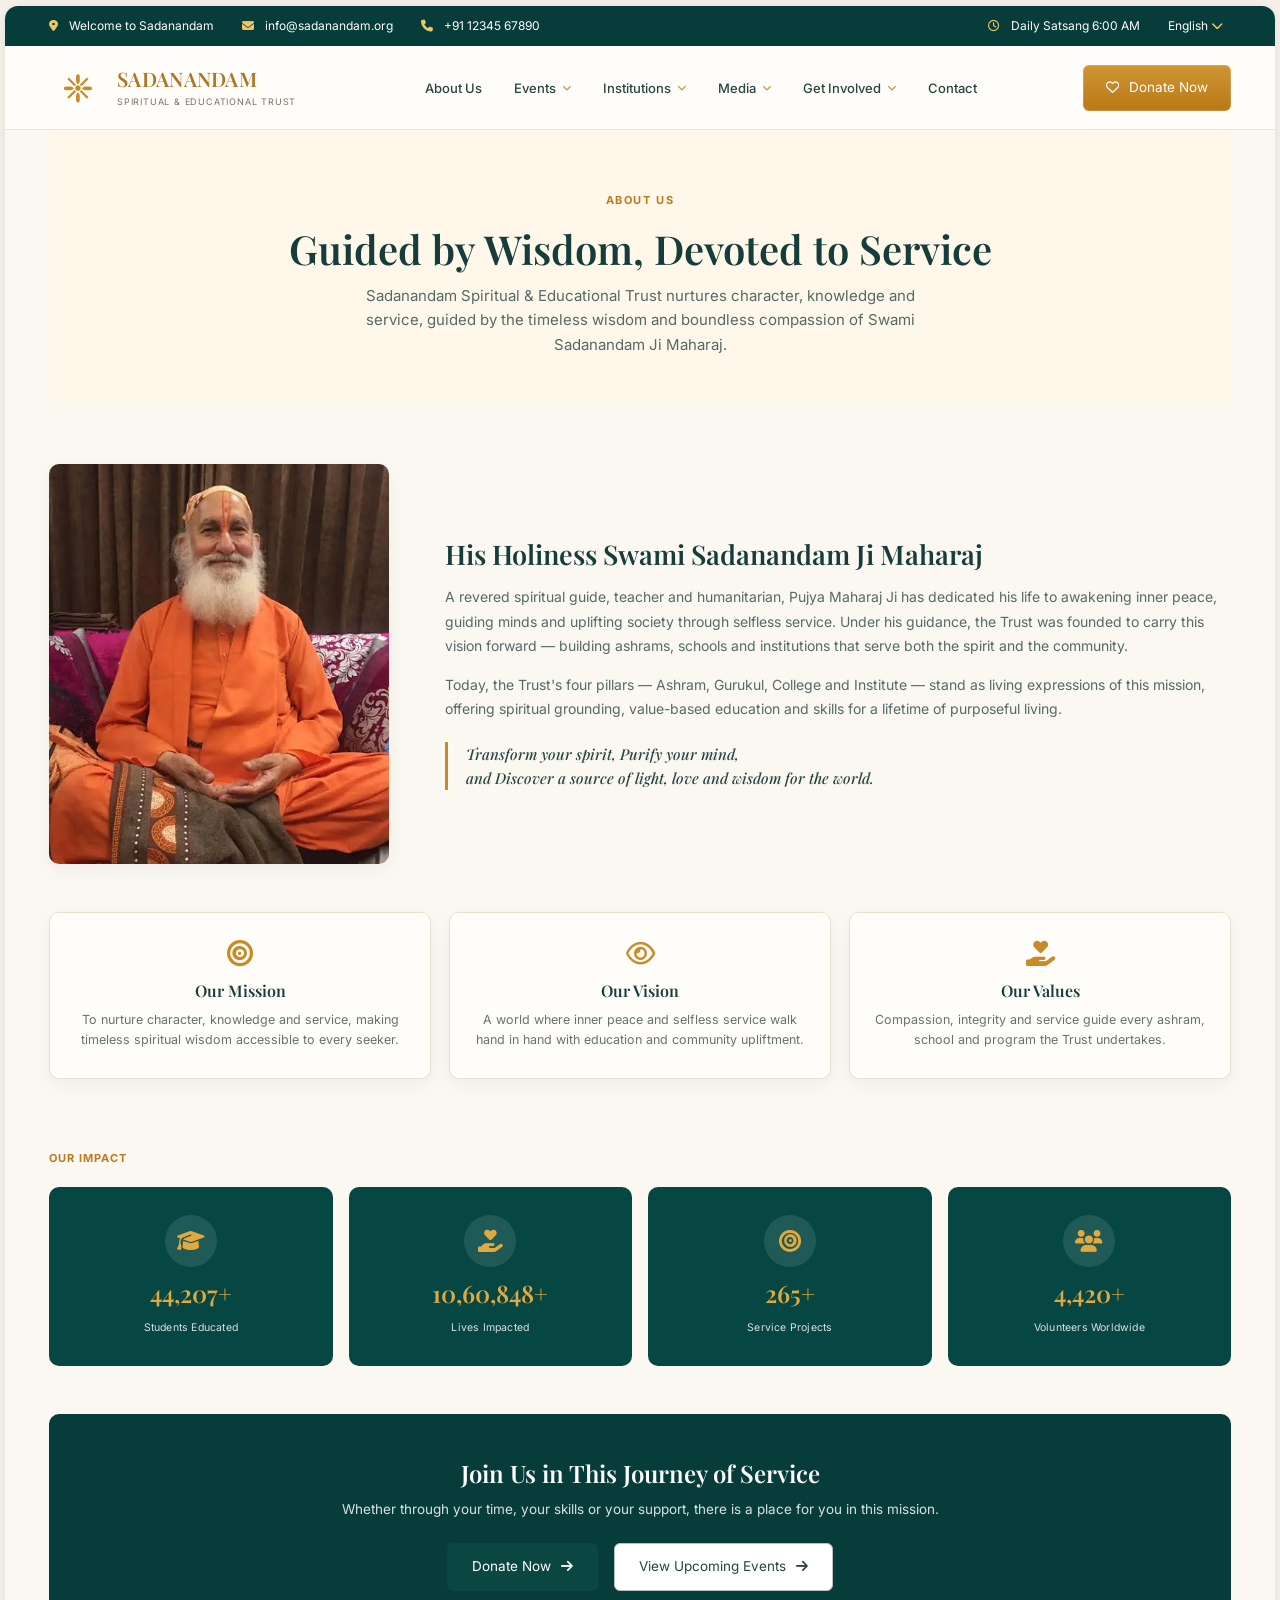
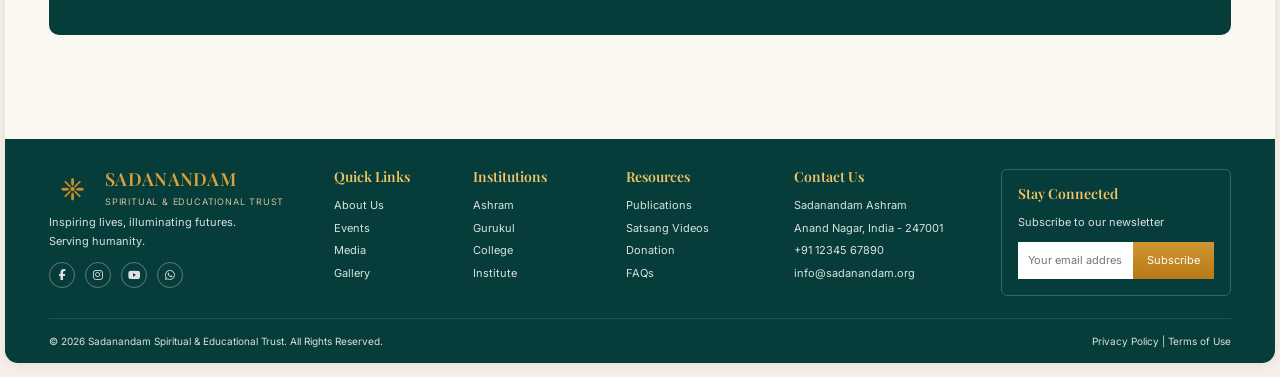
==== commit 94ebc8c0: "Wire Live Satsang nav link to play the latest satsang video Live Satsang in the Events dropdown now " ====
--- a/about.html
+++ b/about.html
@@ -43,7 +43,7 @@
           <div class="dropdown-panel">
             <a href="index.html#events"><i class="fa-solid fa-calendar-days"></i> Upcoming Events</a>
             <a href="past-events.html"><i class="fa-solid fa-clock-rotate-left"></i> Past Events</a>
-            <a href="index.html#events"><i class="fa-solid fa-tower-broadcast"></i> Live Satsang</a>
+            <a href="#" class="open-video" data-yt="O46sWjfG96k" data-title="Live Satsang &mdash; Vapi, 21 July 2026" data-desc="Watch the latest recorded satsang of Shri Shri 1008 Sadanand Ji Maharaj, held at Vapi."><i class="fa-solid fa-tower-broadcast"></i> Live Satsang</a>
             <a href="full-calendar.html"><i class="fa-regular fa-calendar"></i> Full Calendar</a>
           </div>
         </div>
@@ -180,8 +180,8 @@
     <div class="video-embed">
       <iframe id="modalVideoFrame" src="" title="The Path to Inner Peace" allow="accelerometer; autoplay; clipboard-write; encrypted-media; gyroscope; picture-in-picture" allowfullscreen loading="lazy"></iframe>
     </div>
-    <h3>The Path to Inner Peace</h3>
-    <p>Watch Swami Sadanandam Ji Maharaj's recorded message on the path to inner peace.</p>
+    <h3 id="modalTitle">The Path to Inner Peace</h3>
+    <p id="modalDesc">Watch Swami Sadanandam Ji Maharaj's recorded message on the path to inner peace.</p>
   </div>
 </div>
 
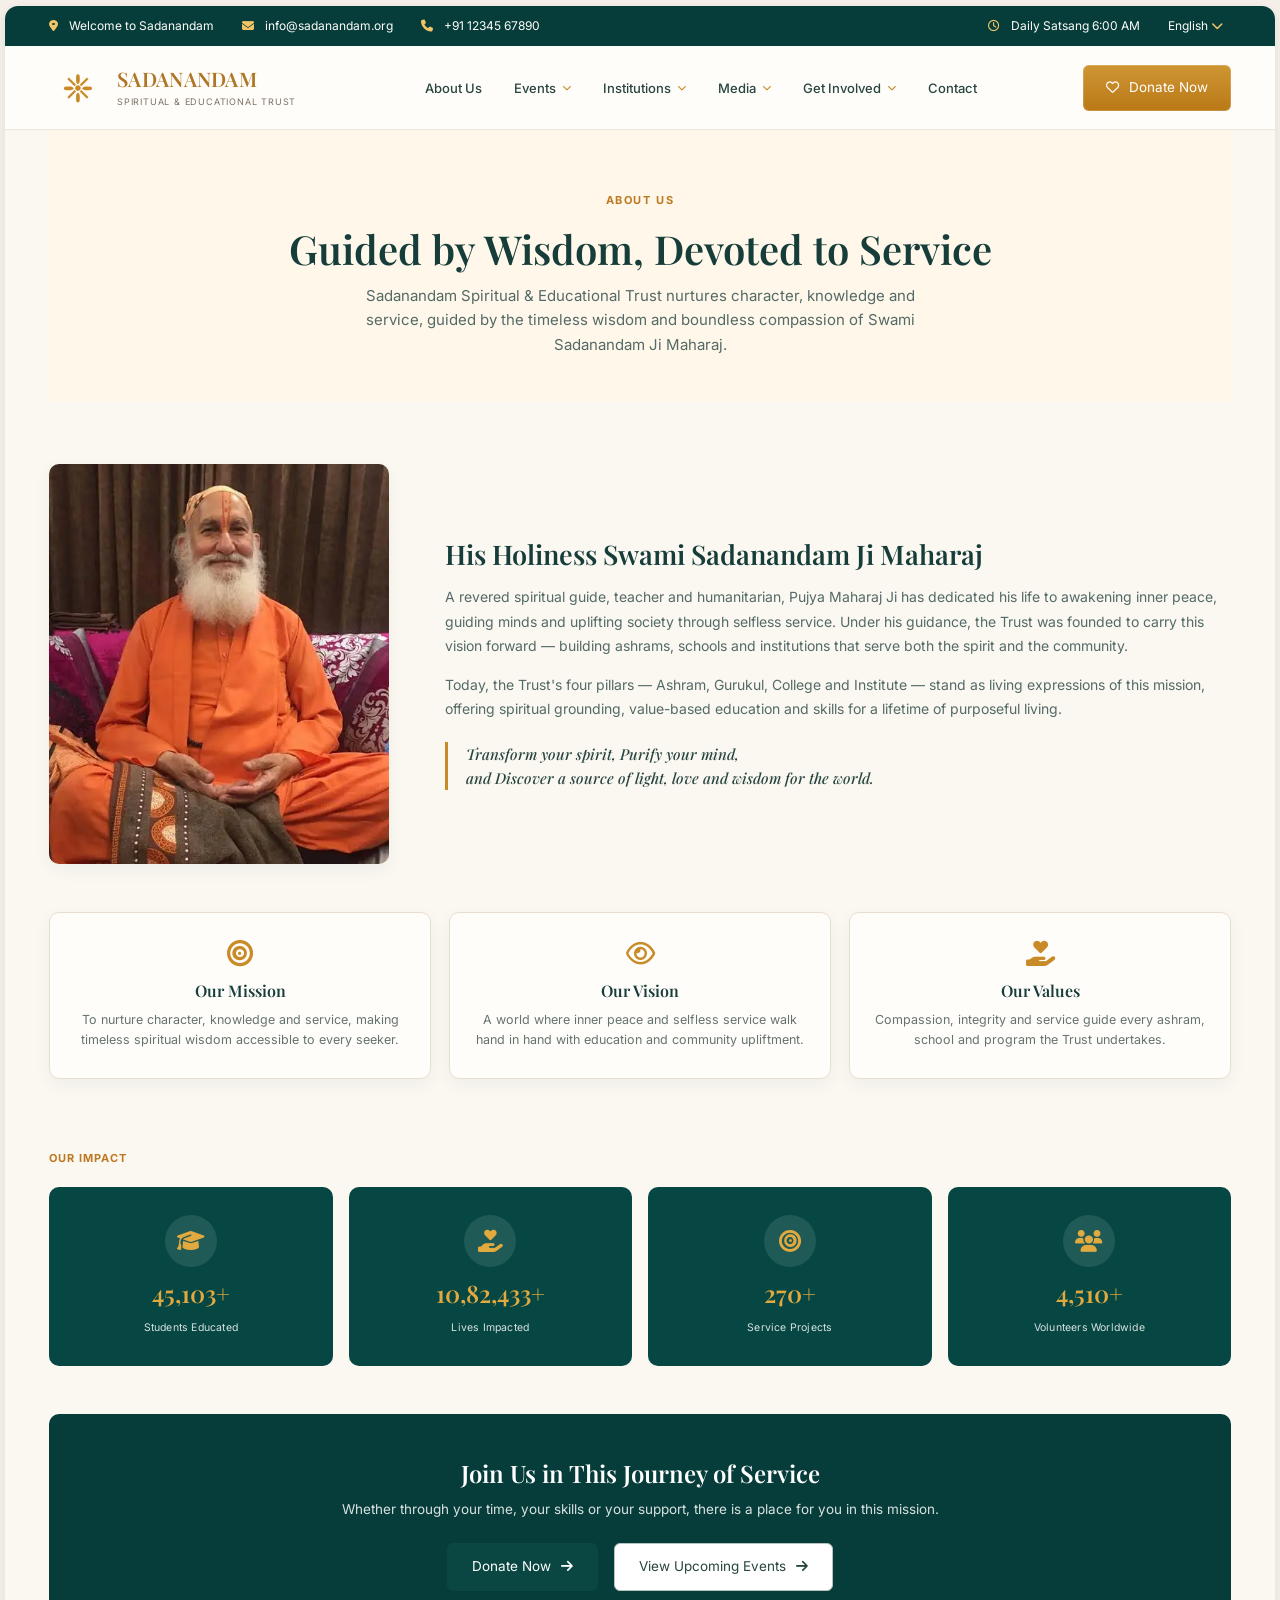
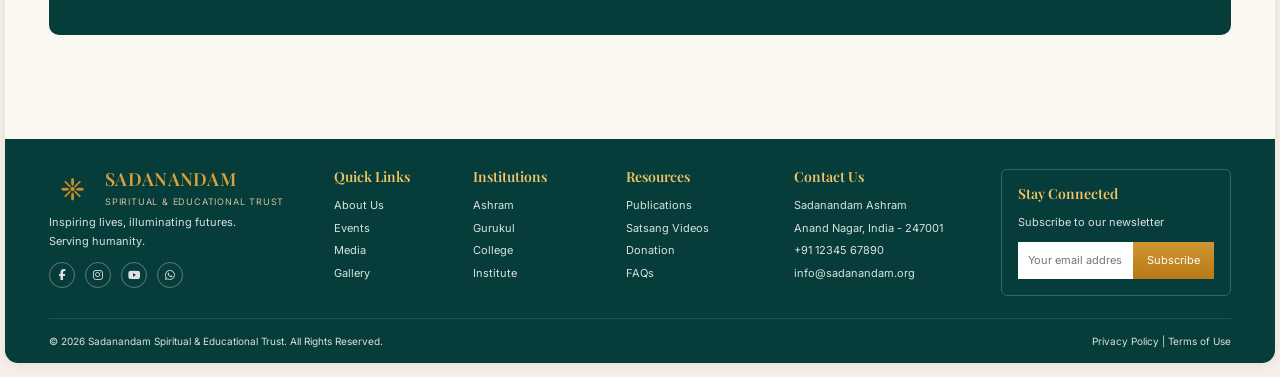
==== commit 3cc359e0: "Give the About Us page a clean URL via Vercel rewrite Add vercel.json rewriting /about-SadanandMahar" ====
--- a/about.html
+++ b/about.html
@@ -36,7 +36,7 @@
         <span><b>SADANANDAM</b><small>SPIRITUAL & EDUCATIONAL TRUST</small></span>
       </a>
       <nav id="nav">
-        <a href="about.html">About Us</a>
+        <a href="/about-SadanandMaharajJI">About Us</a>
 
         <div class="nav-item">
           <button class="nav-link">Events <i class="fa-solid fa-chevron-down"></i></button>
@@ -162,7 +162,7 @@
         <p>Inspiring lives, illuminating futures.<br>Serving humanity.</p>
         <div class="social"><i class="fa-brands fa-facebook-f"></i><i class="fa-brands fa-instagram"></i><i class="fa-brands fa-youtube"></i><i class="fa-brands fa-whatsapp"></i></div>
       </div>
-      <div><h4>Quick Links</h4><a href="about.html">About Us</a><a href="index.html#events">Events</a><a href="index.html#media">Media</a><a href="index.html#gallery">Gallery</a></div>
+      <div><h4>Quick Links</h4><a href="/about-SadanandMaharajJI">About Us</a><a href="index.html#events">Events</a><a href="index.html#media">Media</a><a href="index.html#gallery">Gallery</a></div>
       <div><h4>Institutions</h4><a href="#">Ashram</a><a href="#">Gurukul</a><a href="#">College</a><a href="#">Institute</a></div>
       <div><h4>Resources</h4><a href="#">Publications</a><a href="#">Satsang Videos</a><a href="#">Donation</a><a href="#">FAQs</a></div>
       <div><h4>Contact Us</h4><a href="#">Sadanandam Ashram</a><a href="#">Anand Nagar, India - 247001</a><a href="#">+91 12345 67890</a><a href="#">info@sadanandam.org</a></div>
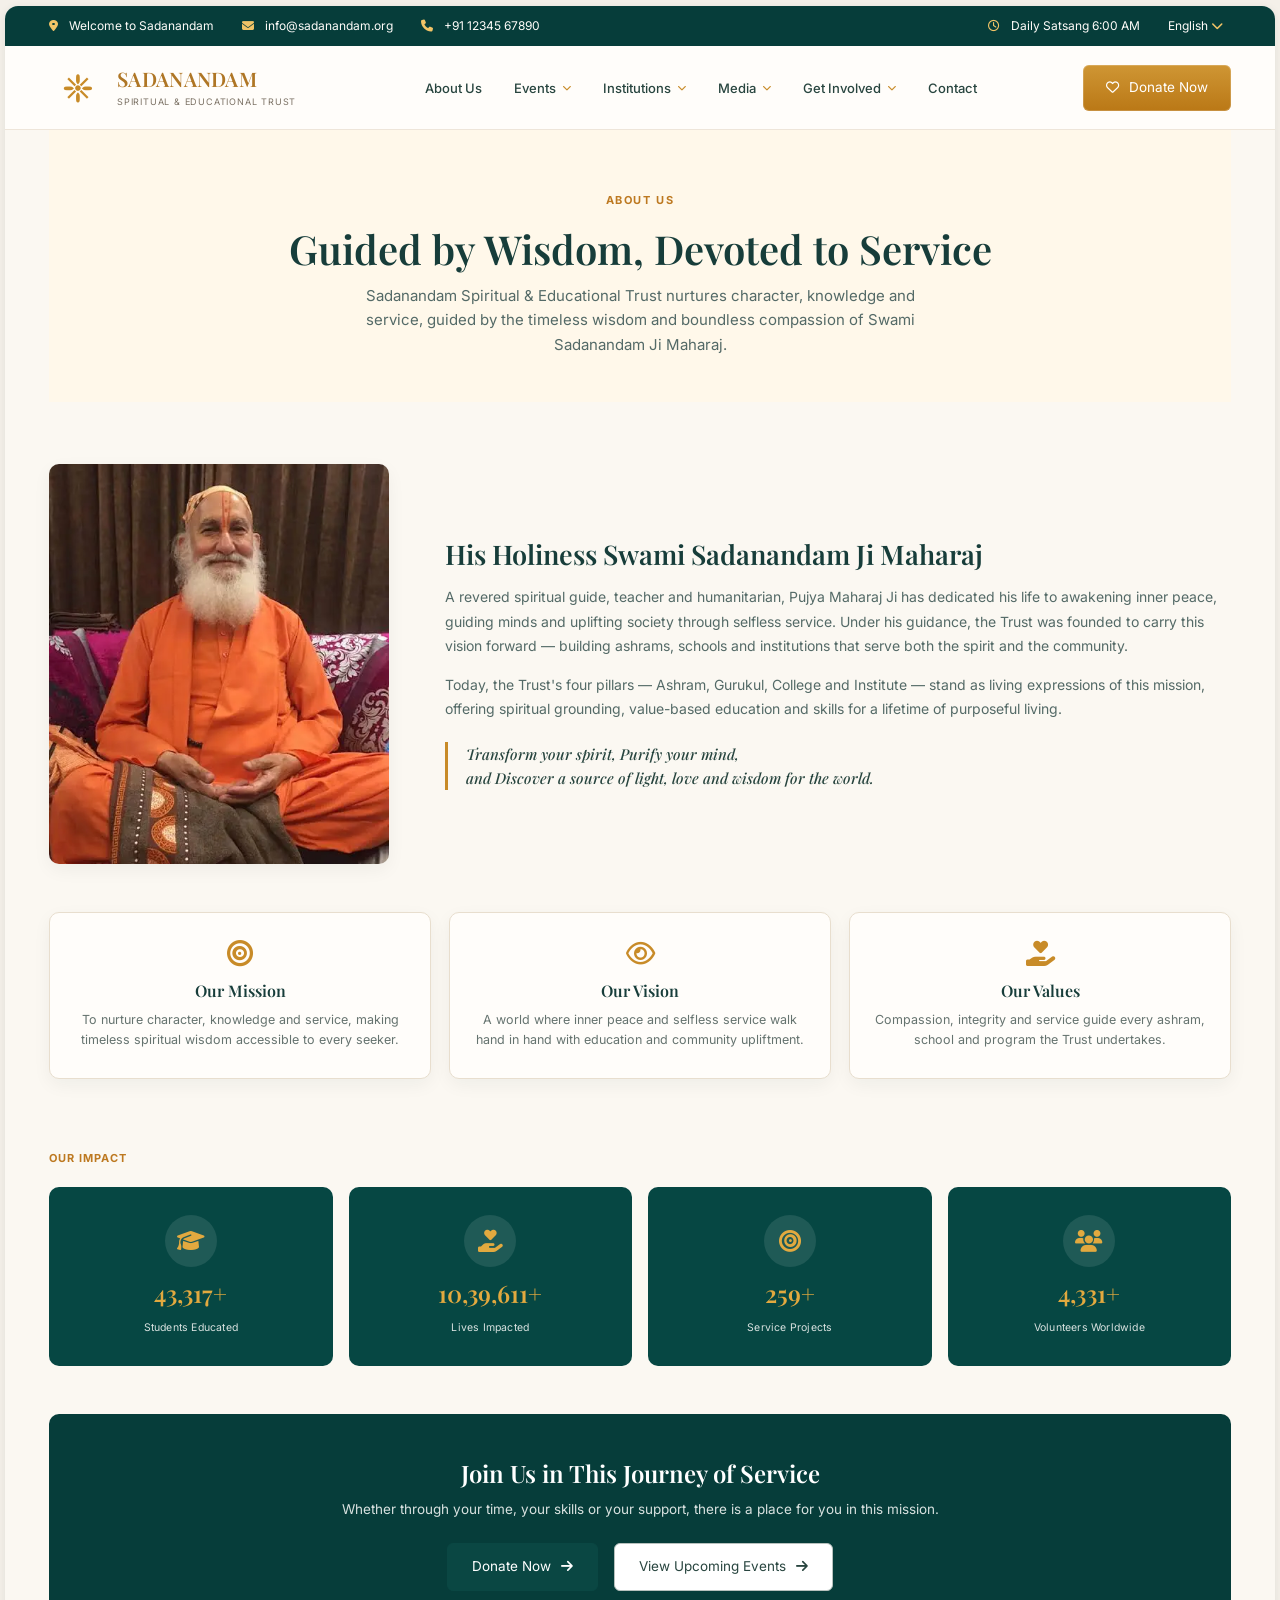
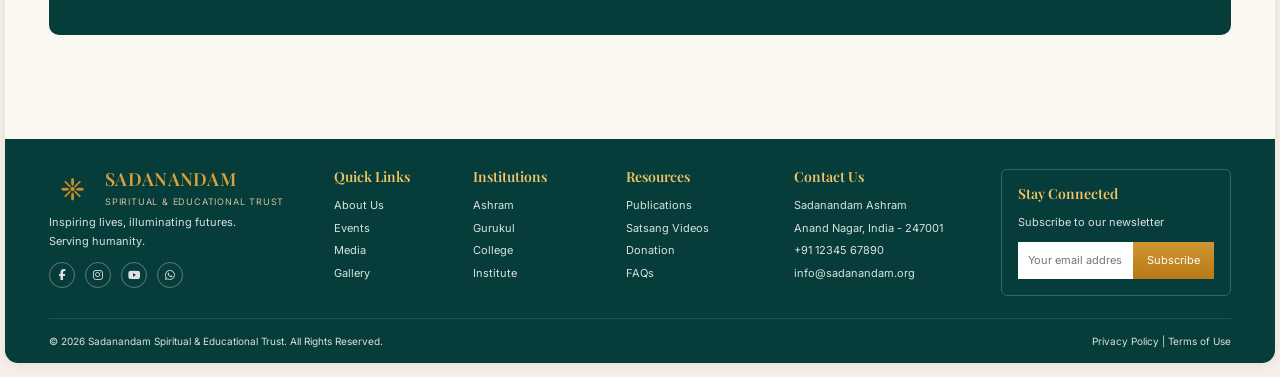
==== commit cbc0c775: "Add a dedicated Contact Us page Create contact.html with contact info cards, a message form, and a m" ====
--- a/about.html
+++ b/about.html
@@ -53,13 +53,13 @@
           <div class="mega-panel">
             <div class="mega-col">
               <h4>Education</h4>
-              <a href="index.html#institutions"><i class="fa-solid fa-book-open"></i> Gurukul</a>
-              <a href="index.html#institutions"><i class="fa-solid fa-graduation-cap"></i> College</a>
+              <a href="gurukul.html"><i class="fa-solid fa-book-open"></i> Gurukul</a>
+              <a href="college.html"><i class="fa-solid fa-graduation-cap"></i> College</a>
             </div>
             <div class="mega-col">
               <h4>Faith &amp; Skill</h4>
-              <a href="index.html#institutions"><i class="fa-solid fa-place-of-worship"></i> Ashram</a>
-              <a href="index.html#institutions"><i class="fa-solid fa-building-columns"></i> Institute</a>
+              <a href="ashram.html"><i class="fa-solid fa-place-of-worship"></i> Ashram</a>
+              <a href="institute.html"><i class="fa-solid fa-building-columns"></i> Institute</a>
             </div>
             <div class="mega-col mega-feature">
               <img src="assets/saint.webp" alt="Our Institutions">
@@ -91,7 +91,7 @@
           </div>
         </div>
 
-        <a href="index.html#footer">Contact</a>
+        <a href="contact.html">Contact</a>
       </nav>
       <a class="top-donate desktop-only" href="index.html#donation"><i class="fa-regular fa-heart"></i> Donate Now</a>
       <button class="hamburger" id="hamburger" aria-label="Open menu" aria-expanded="false"><span></span><span></span><span></span></button>
@@ -163,9 +163,9 @@
         <div class="social"><i class="fa-brands fa-facebook-f"></i><i class="fa-brands fa-instagram"></i><i class="fa-brands fa-youtube"></i><i class="fa-brands fa-whatsapp"></i></div>
       </div>
       <div><h4>Quick Links</h4><a href="/about-SadanandMaharajJI">About Us</a><a href="index.html#events">Events</a><a href="index.html#media">Media</a><a href="index.html#gallery">Gallery</a></div>
-      <div><h4>Institutions</h4><a href="#">Ashram</a><a href="#">Gurukul</a><a href="#">College</a><a href="#">Institute</a></div>
+      <div><h4>Institutions</h4><a href="ashram.html">Ashram</a><a href="gurukul.html">Gurukul</a><a href="college.html">College</a><a href="institute.html">Institute</a></div>
       <div><h4>Resources</h4><a href="#">Publications</a><a href="#">Satsang Videos</a><a href="#">Donation</a><a href="#">FAQs</a></div>
-      <div><h4>Contact Us</h4><a href="#">Sadanandam Ashram</a><a href="#">Anand Nagar, India - 247001</a><a href="#">+91 12345 67890</a><a href="#">info@sadanandam.org</a></div>
+      <div><h4>Contact Us</h4><a href="contact.html">Sadanandam Ashram</a><a href="contact.html">Anand Nagar, India - 247001</a><a href="tel:+911234567890">+91 12345 67890</a><a href="mailto:info@sadanandam.org">info@sadanandam.org</a></div>
       <div class="subscribe"><h4>Stay Connected</h4><p>Subscribe to our newsletter</p><form><input placeholder="Your email address" type="email"><button type="submit">Subscribe</button></form></div>
     </div>
     <div class="shell copyright"><span>© 2026 Sadanandam Spiritual & Educational Trust. All Rights Reserved.</span><span>Privacy Policy | Terms of Use</span></div>
--- a/styles.css
+++ b/styles.css
@@ -1119,6 +1119,71 @@
   text-transform:uppercase
 }
 .cal-tag--past{background:var(--line-soft);color:var(--text-muted)}
+
+/* 12. contact page */
+.contact-cards{
+  display:grid;
+  grid-template-columns:repeat(4,1fr);
+  gap:18px;
+  padding:8px 0 48px
+}
+.contact-card{
+  border:1px solid var(--line);
+  border-radius:var(--radius-lg);
+  padding:26px 20px;
+  text-align:center;
+  background:var(--white);
+  box-shadow:var(--shadow-card)
+}
+.contact-card i{font-size:24px;color:var(--gold-400);margin-bottom:12px}
+.contact-card h3{margin:0 0 8px;font:600 15px/1.3 var(--font-display);color:var(--ink)}
+.contact-card p{margin:0;font-size:12.5px;line-height:1.6;color:var(--text-muted)}
+.contact-panel{
+  display:flex;
+  gap:56px;
+  padding:8px 0 48px;
+  border-top:1px solid var(--line)
+}
+.contact-info{flex:0 0 320px}
+.contact-info h2{margin:28px 0 14px;font:600 24px/1.3 var(--font-display);color:var(--ink)}
+.contact-info p{margin:0 0 14px;color:var(--text-body);font-size:14px;line-height:1.75}
+.contact-info-list{margin-top:18px;display:flex;flex-direction:column;gap:14px}
+.contact-info-list li{display:flex;align-items:flex-start;gap:12px;list-style:none;font-size:13px;color:var(--ink-soft)}
+.contact-info-list i{width:18px;margin-top:2px;color:var(--gold-400)}
+.contact-form-wrap{flex:1;padding-top:28px}
+.contact-form-wrap h2{margin:0 0 6px;font:600 24px/1.3 var(--font-display);color:var(--ink)}
+.contact-form-wrap>p{margin:0 0 20px;color:var(--text-muted);font-size:13px}
+.contact-form{display:grid;grid-template-columns:1fr 1fr;gap:16px}
+.contact-form .full{grid-column:1/-1}
+.contact-form label{display:block;font-size:11.5px;font-weight:600;letter-spacing:.3px;color:var(--ink-soft);margin-bottom:6px;text-transform:uppercase}
+.contact-form input,.contact-form textarea{
+  width:100%;
+  border:1px solid var(--line);
+  border-radius:10px;
+  padding:12px 14px;
+  font:14px var(--font-body);
+  color:var(--ink);
+  background:var(--bg-cream);
+  resize:vertical
+}
+.contact-form input:focus,.contact-form textarea:focus{outline:2px solid var(--gold-ring)}
+.contact-form textarea{min-height:120px}
+.contact-form button{
+  grid-column:1/-1;
+  justify-self:start;
+  border:0;
+  padding:14px 30px;
+  border-radius:30px;
+  background:linear-gradient(var(--gold-grad-a),var(--gold-grad-b));
+  color:#fff;
+  font:600 13px var(--font-body);
+  letter-spacing:.3px;
+  cursor:pointer;
+  transition:filter .2s ease
+}
+.contact-form button:hover{filter:brightness(1.12)}
+.contact-map{margin:8px 0 48px;border-radius:var(--radius-lg);overflow:hidden;box-shadow:var(--shadow-card)}
+.contact-map iframe{display:block;width:100%;height:320px;border:0}
 
 /* mobile, matched to approved compact reference */
 @media(max-width:700px){
@@ -1344,6 +1409,14 @@
   .about-cta{padding:32px 20px;margin-top:28px}
   .about-cta .hero-actions{flex-direction:column;align-items:stretch}
 
+  .contact-cards{grid-template-columns:1fr 1fr;gap:12px;padding:8px 0 28px}
+  .contact-panel{flex-direction:column;gap:0;padding:0 0 28px}
+  .contact-info{flex:0 0 auto}
+  .contact-info h2{margin:20px 0 12px}
+  .contact-form-wrap{padding-top:8px}
+  .contact-form{grid-template-columns:1fr}
+  .contact-map iframe{height:220px}
+
   .cal-jump{gap:6px;padding:14px 0 28px}
   .cal-jump a{padding:6px 11px;font-size:10px}
   .cal-month{margin-top:28px}
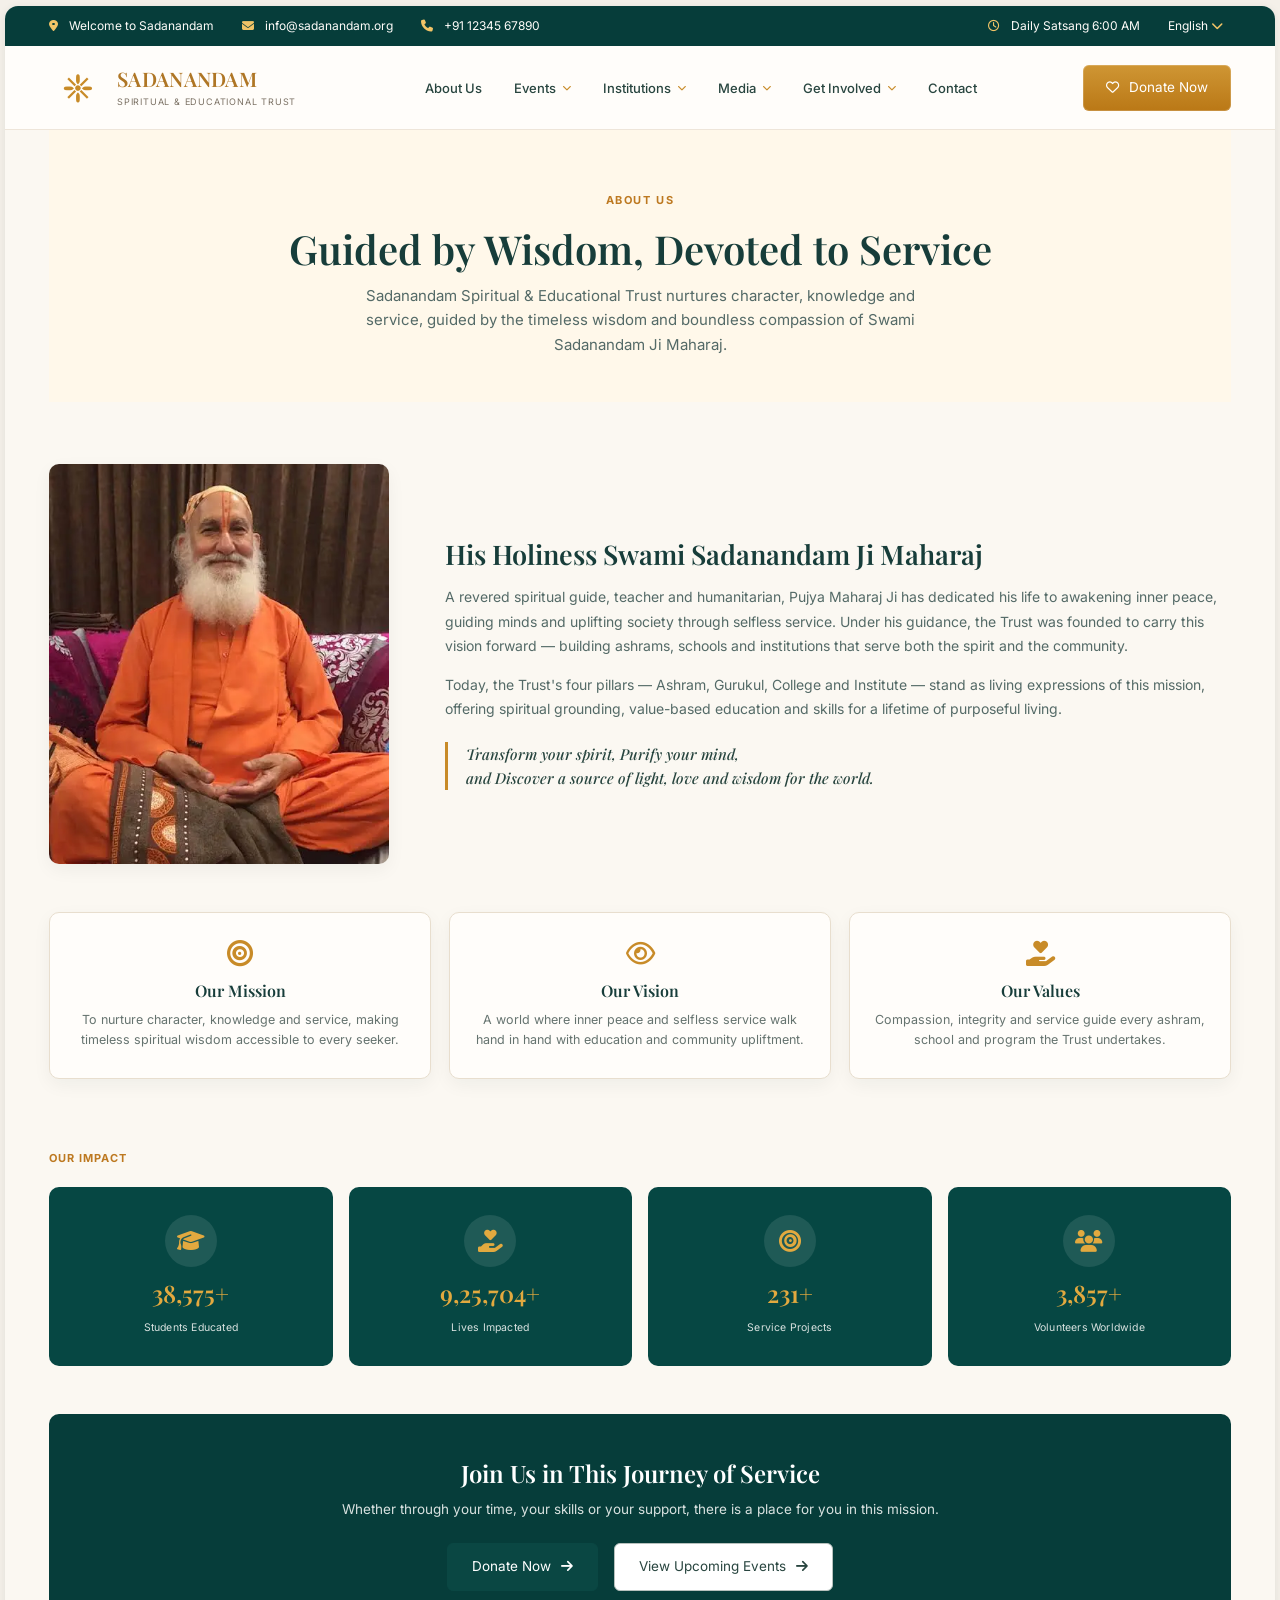
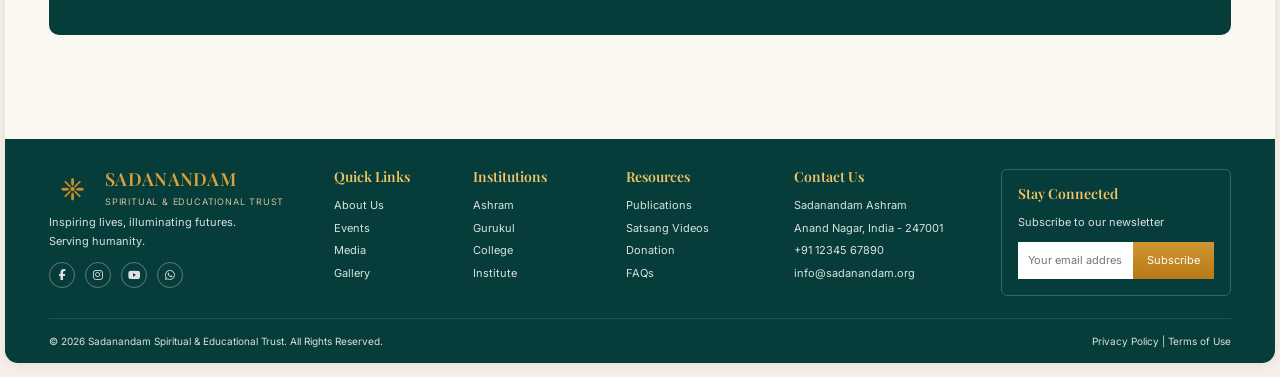
==== commit ac361004: "Add a floating scroll-to-top button Show a circular scroll-to-top button once the user has scrolled " ====
--- a/about.html
+++ b/about.html
@@ -174,6 +174,8 @@
 
 <a class="mobile-donate mobile-only" href="index.html#donation"><i class="fa-regular fa-heart"></i><span>Donate Now</span><i class="fa-solid fa-arrow-right"></i></a>
 
+<button id="scrollTop" class="scroll-top" aria-label="Scroll to top"><i class="fa-solid fa-arrow-up"></i></button>
+
 <div class="modal" id="modal">
   <div class="modal-box">
     <button id="closeModal"><i class="fa-solid fa-xmark"></i></button>
--- a/styles.css
+++ b/styles.css
@@ -1184,6 +1184,26 @@
 .contact-form button:hover{filter:brightness(1.12)}
 .contact-map{margin:8px 0 48px;border-radius:var(--radius-lg);overflow:hidden;box-shadow:var(--shadow-card)}
 .contact-map iframe{display:block;width:100%;height:320px;border:0}
+
+/* 13. scroll to top */
+.scroll-top{
+  position:fixed;
+  right:26px;bottom:26px;
+  width:46px;height:46px;
+  border:0;border-radius:50%;
+  display:grid;place-items:center;
+  background:linear-gradient(var(--gold-grad-a),var(--gold-grad-b));
+  color:#fff;
+  font-size:16px;
+  cursor:pointer;
+  box-shadow:var(--shadow-card);
+  z-index:70;
+  opacity:0;visibility:hidden;
+  transform:translateY(12px);
+  transition:opacity .25s ease,transform .25s ease,visibility .25s,filter .2s ease
+}
+.scroll-top.show{opacity:1;visibility:visible;transform:translateY(0)}
+.scroll-top:hover{filter:brightness(1.12)}
 
 /* mobile, matched to approved compact reference */
 @media(max-width:700px){
@@ -1398,6 +1418,7 @@
   .mobile-donate.hide{transform:translateY(120%);opacity:0;pointer-events:none}
   .mobile-donate span{flex:1;text-align:center}
   .mobile-donate i:first-child{font-size:26px}
+  .scroll-top{right:14px;bottom:92px;width:42px;height:42px;font-size:14px}
   .row-title a{font-size:9.5px}
   .row-title>span,.label{font-size:10.5px}
   .about-banner{padding:36px 0 28px}
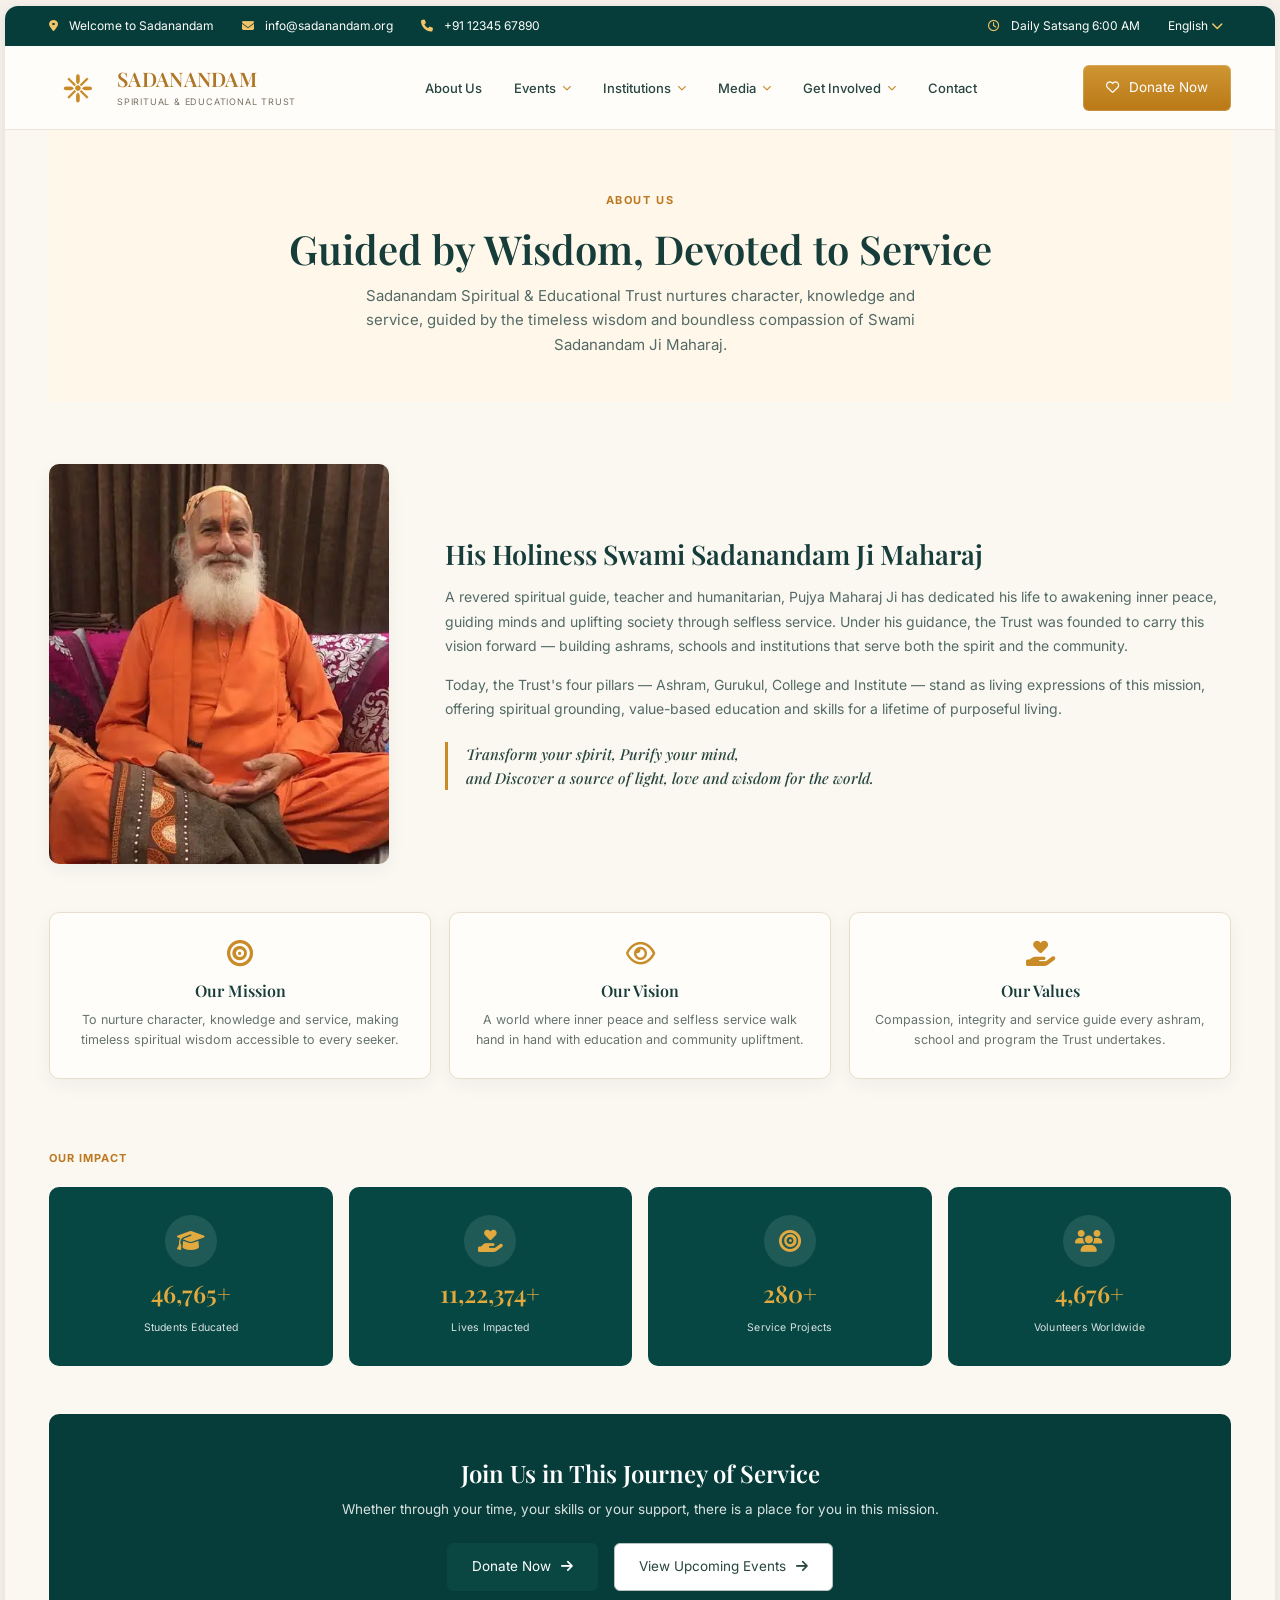
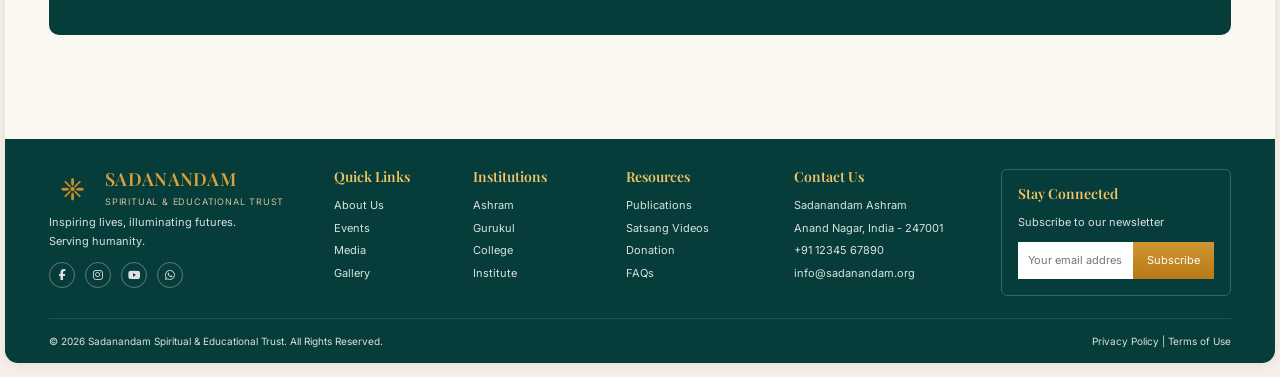
==== commit 283d41fe: "Add dedicated Media pages: Photo Gallery, Video Library, Press & News, Publications Create four Medi" ====
--- a/about.html
+++ b/about.html
@@ -73,11 +73,10 @@
           <button class="nav-link">Media <i class="fa-solid fa-chevron-down"></i></button>
           <div class="full-panel">
             <div class="shell full-panel-inner">
-              <a class="full-link" href="index.html#gallery"><i class="fa-solid fa-images"></i><span>Photo Gallery</span></a>
-              <a class="full-link" href="index.html#media"><i class="fa-solid fa-video"></i><span>Video Library</span></a>
-              <a class="full-link" href="#"><i class="fa-solid fa-newspaper"></i><span>Press &amp; News</span></a>
-              <a class="full-link" href="#"><i class="fa-solid fa-podcast"></i><span>Satsang Audio</span></a>
-              <a class="full-link" href="#"><i class="fa-solid fa-book"></i><span>Publications</span></a>
+              <a class="full-link" href="photo-gallery.html"><i class="fa-solid fa-images"></i><span>Photo Gallery</span></a>
+              <a class="full-link" href="video-library.html"><i class="fa-solid fa-video"></i><span>Video Library</span></a>
+              <a class="full-link" href="press-and-news.html"><i class="fa-solid fa-newspaper"></i><span>Press &amp; News</span></a>
+              <a class="full-link" href="publications.html"><i class="fa-solid fa-book"></i><span>Publications</span></a>
             </div>
           </div>
         </div>
@@ -162,9 +161,9 @@
         <p>Inspiring lives, illuminating futures.<br>Serving humanity.</p>
         <div class="social"><i class="fa-brands fa-facebook-f"></i><i class="fa-brands fa-instagram"></i><i class="fa-brands fa-youtube"></i><i class="fa-brands fa-whatsapp"></i></div>
       </div>
-      <div><h4>Quick Links</h4><a href="/about-SadanandMaharajJI">About Us</a><a href="index.html#events">Events</a><a href="index.html#media">Media</a><a href="index.html#gallery">Gallery</a></div>
+      <div><h4>Quick Links</h4><a href="/about-SadanandMaharajJI">About Us</a><a href="index.html#events">Events</a><a href="video-library.html">Media</a><a href="photo-gallery.html">Gallery</a></div>
       <div><h4>Institutions</h4><a href="ashram.html">Ashram</a><a href="gurukul.html">Gurukul</a><a href="college.html">College</a><a href="institute.html">Institute</a></div>
-      <div><h4>Resources</h4><a href="#">Publications</a><a href="#">Satsang Videos</a><a href="#">Donation</a><a href="#">FAQs</a></div>
+      <div><h4>Resources</h4><a href="publications.html">Publications</a><a href="video-library.html">Satsang Videos</a><a href="index.html#donation">Donation</a><a href="#">FAQs</a></div>
       <div><h4>Contact Us</h4><a href="contact.html">Sadanandam Ashram</a><a href="contact.html">Anand Nagar, India - 247001</a><a href="tel:+911234567890">+91 12345 67890</a><a href="mailto:info@sadanandam.org">info@sadanandam.org</a></div>
       <div class="subscribe"><h4>Stay Connected</h4><p>Subscribe to our newsletter</p><form><input placeholder="Your email address" type="email"><button type="submit">Subscribe</button></form></div>
     </div>
--- a/styles.css
+++ b/styles.css
@@ -1204,6 +1204,97 @@
 }
 .scroll-top.show{opacity:1;visibility:visible;transform:translateY(0)}
 .scroll-top:hover{filter:brightness(1.12)}
+
+/* 14. media pages */
+.media-section{clear:both;margin-top:8px;padding-bottom:44px;border-top:1px solid var(--line);padding-top:36px}
+.media-section:first-of-type{border-top:0;padding-top:8px}
+.media-section .row-title{height:auto;margin-bottom:4px}
+.media-section .row-title span{font:600 20px/1.3 var(--font-display);color:var(--ink);letter-spacing:0;text-transform:none}
+.media-section-desc{margin:0 0 16px;font-size:12.5px;color:var(--text-muted);max-width:640px}
+
+.video-grid{
+  display:grid;
+  grid-template-columns:repeat(3,1fr);
+  gap:20px;
+  padding:8px 0 48px
+}
+.video-tile{
+  position:relative;
+  width:100%;
+  height:190px;
+  border:0;padding:0;
+  border-radius:var(--radius-md);
+  overflow:hidden;
+  cursor:pointer;
+  box-shadow:var(--shadow-card);
+  transition:box-shadow .25s ease;
+  display:block;
+  text-align:left
+}
+.video-tile:hover{box-shadow:var(--shadow-pop)}
+.video-tile img{width:100%;height:100%;object-fit:cover;object-position:center 18%;transition:transform .4s ease}
+.video-tile:hover img{transform:scale(1.06)}
+.video-tile .play{width:42px;height:42px;font-size:13px}
+.video-tile .video-title{right:14px;font-size:13.5px}
+.video-tile .video-title small{margin-top:4px}
+.video-tile .duration{font-size:9.5px}
+
+.press-grid{display:flex;flex-direction:column;gap:16px;padding:8px 0 48px}
+.press-card{
+  display:flex;
+  align-items:flex-start;
+  gap:18px;
+  border:1px solid var(--line);
+  border-radius:var(--radius-lg);
+  padding:22px;
+  background:var(--white);
+  box-shadow:var(--shadow-card)
+}
+.press-icon{
+  flex:0 0 auto;
+  width:48px;height:48px;
+  border-radius:50%;
+  display:grid;place-items:center;
+  background:var(--bg-cream);
+  color:var(--gold-400);
+  font-size:18px
+}
+.press-body{flex:1}
+.press-meta{display:flex;align-items:center;gap:10px;margin-bottom:6px;font-size:10.5px;color:var(--text-muted);text-transform:uppercase;letter-spacing:.3px}
+.press-meta b{color:var(--gold-accent);font-weight:700}
+.press-body h3{margin:0 0 8px;font:600 17px/1.3 var(--font-display);color:var(--ink)}
+.press-body p{margin:0 0 10px;font-size:13px;line-height:1.65;color:var(--text-body)}
+
+.pub-grid{
+  display:grid;
+  grid-template-columns:repeat(4,1fr);
+  gap:22px;
+  padding:8px 0 48px
+}
+.pub-card{
+  border:1px solid var(--line);
+  border-radius:var(--radius-lg);
+  overflow:hidden;
+  background:var(--white);
+  box-shadow:var(--shadow-card);
+  transition:transform .25s ease
+}
+.pub-card:hover{transform:translateY(-5px)}
+.pub-cover{
+  aspect-ratio:3/4;
+  display:flex;flex-direction:column;align-items:center;justify-content:center;
+  text-align:center;
+  padding:22px;
+  color:#fff;
+  background:linear-gradient(160deg,var(--teal-700),var(--teal-500))
+}
+.pub-card:nth-child(2n) .pub-cover{background:linear-gradient(160deg,var(--gold-grad-a),var(--gold-grad-b))}
+.pub-cover .lotus-mark{font-size:26px;margin-bottom:14px;color:var(--gold-100)}
+.pub-card:nth-child(2n) .pub-cover .lotus-mark{color:#fff}
+.pub-cover h3{margin:0;font:600 16px/1.35 var(--font-display)}
+.pub-cover small{margin-top:10px;font-size:9.5px;letter-spacing:.4px;text-transform:uppercase;color:var(--text-on-dark)}
+.pub-info{padding:16px 18px 20px}
+.pub-info p{margin:0;font-size:12px;line-height:1.65;color:var(--text-muted)}
 
 /* mobile, matched to approved compact reference */
 @media(max-width:700px){
@@ -1438,6 +1529,13 @@
   .contact-form{grid-template-columns:1fr}
   .contact-map iframe{height:220px}
 
+  .media-section{padding-bottom:28px;padding-top:24px}
+  .media-section-desc{font-size:11.5px}
+  .video-grid{grid-template-columns:1fr;gap:14px;padding:8px 0 28px}
+  .video-tile{height:200px}
+  .press-card{flex-direction:column;padding:18px}
+  .pub-grid{grid-template-columns:1fr 1fr;gap:14px;padding:8px 0 28px}
+
   .cal-jump{gap:6px;padding:14px 0 28px}
   .cal-jump a{padding:6px 11px;font-size:10px}
   .cal-month{margin-top:28px}
